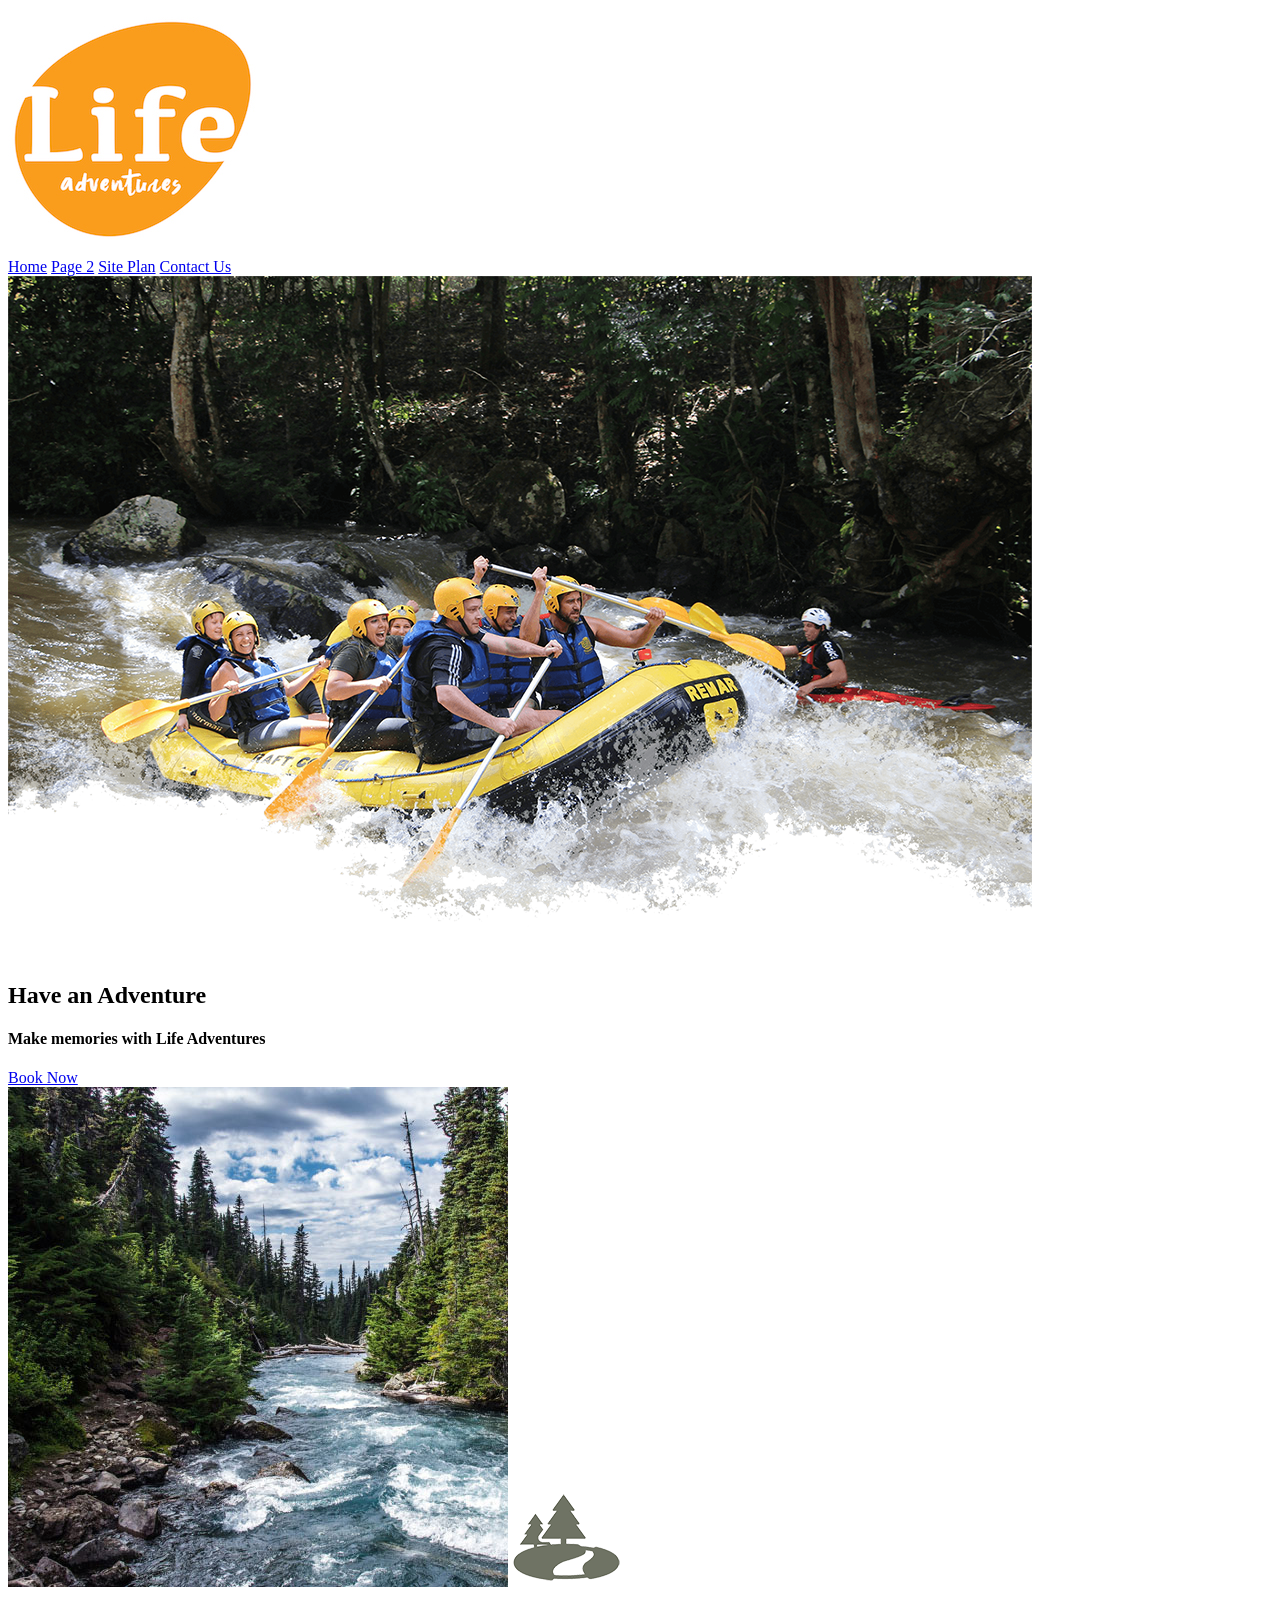
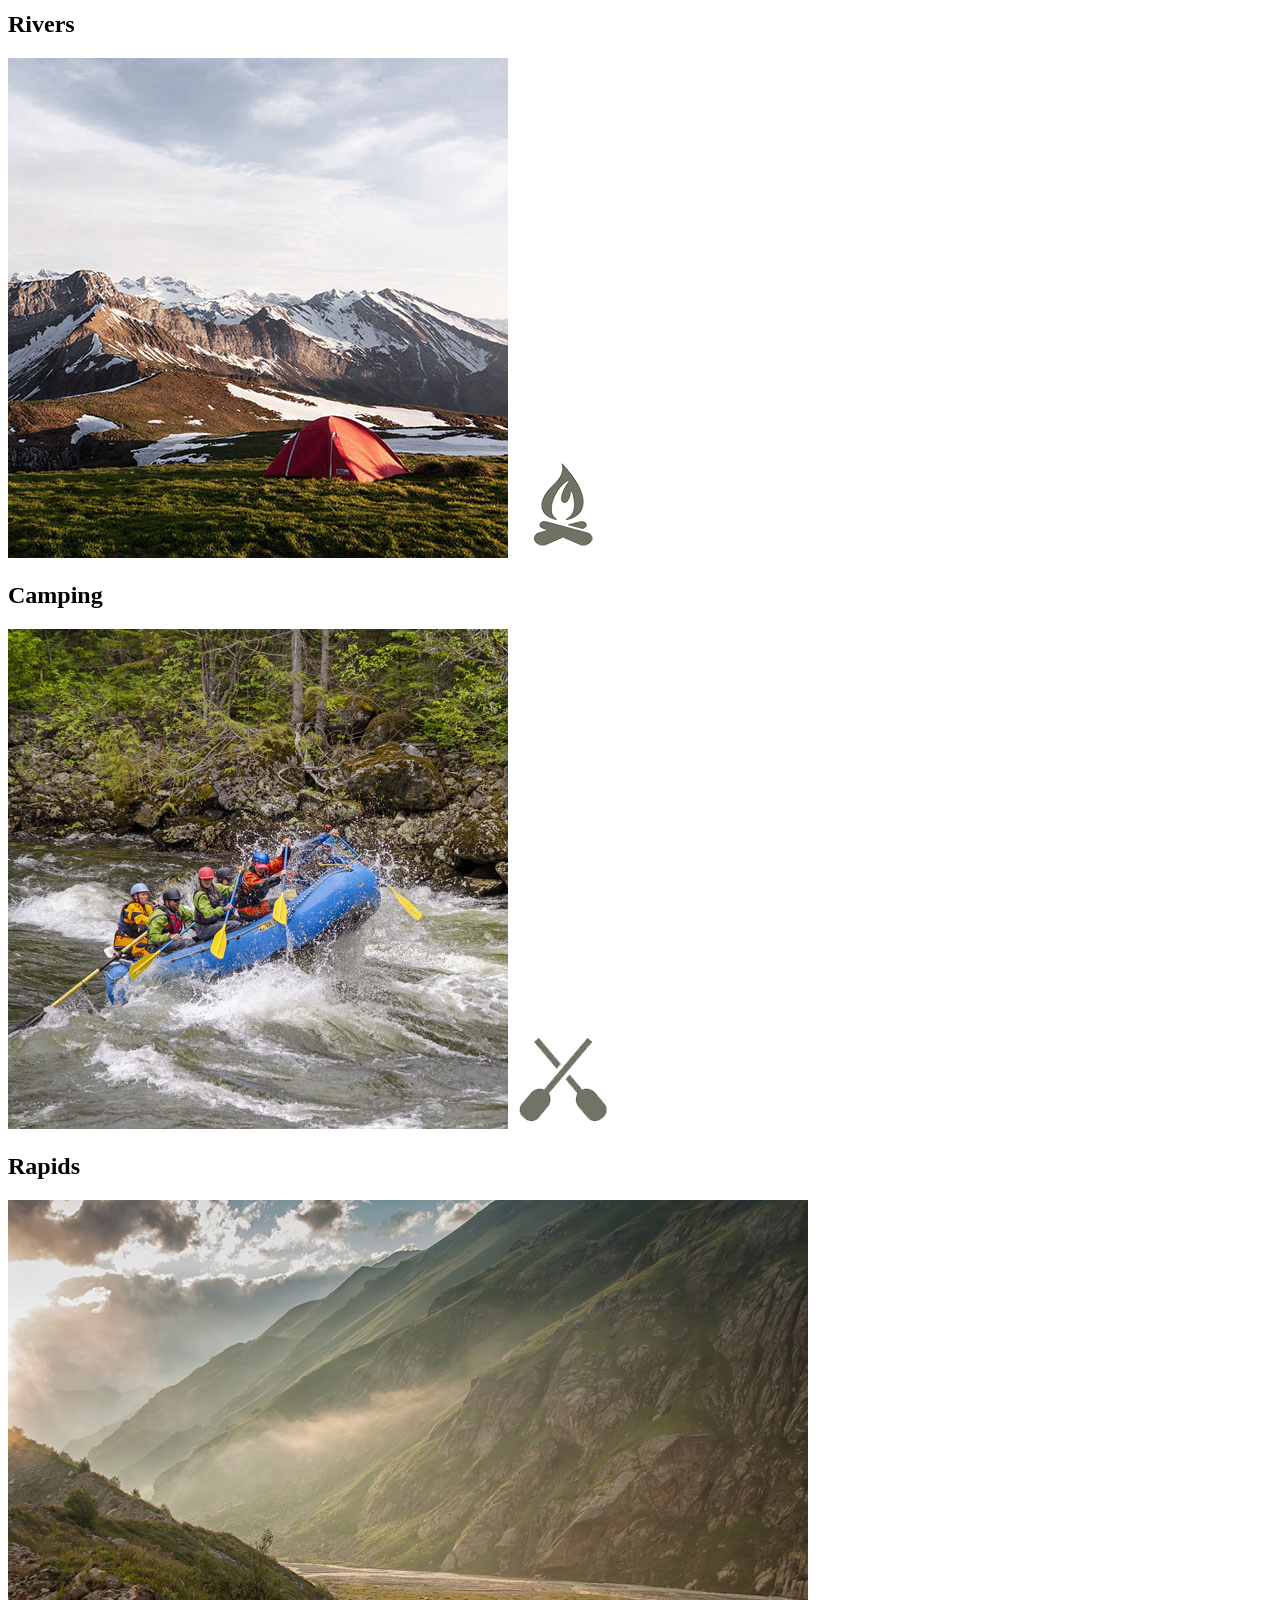
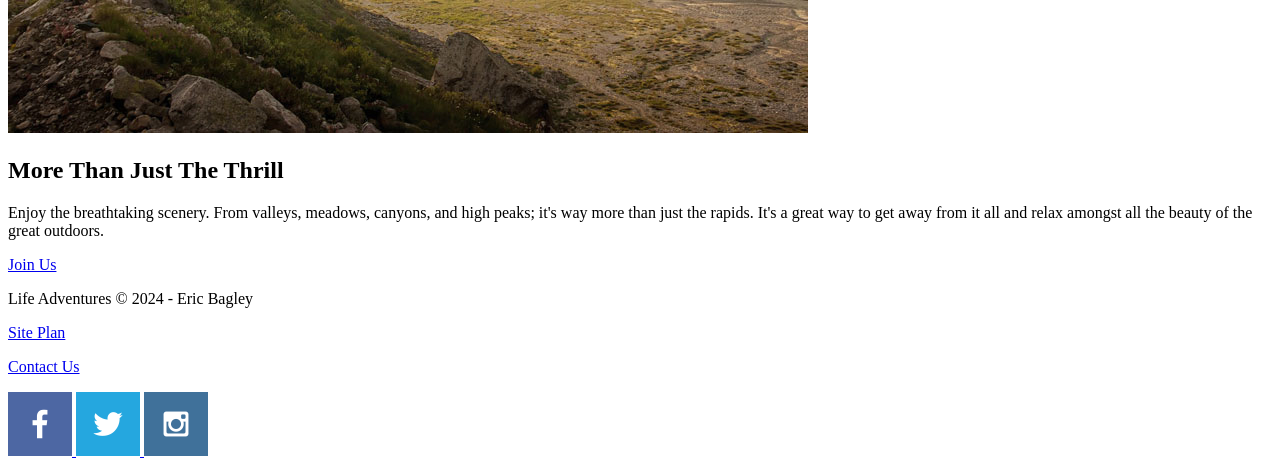
==== wwr/index.html @ 7c1a9d97 "add index.html for white water rafting company" ====
<!DOCTYPE html>
<html lang="en">

<head>
    <meta charset="UTF-8">
    <meta name="viewport" content="width=device-width, initial-scale=1.0">
    <title>Whitewater Rafting Vacations | Life Adventures | Home</title>
</head>

<body>
    <header>
        <a href="index.html" id="logo_link">
            <img src="images/life-logo.jpg" class="logo" alt="Life Adventures Logo" />
        </a>
        <nav>
            <a href="index.html">Home</a>
            <a href="#">Page 2</a>
            <a href="site-plan-rafting.html">Site Plan</a>
            <a href="contactus.html">Contact Us</a>
        </nav>
    </header>
    <div id="hero">
        <img id="hero-image" src="images/hero.png" alt="People enjoying rafting">
        <section id="hero-msg">
            <h1 class="home-title">Have an Adventure</h1>
            <h4>Make memories with Life Adventures</h4>
            <div class="button-box">
                <a href="contactus.html" class="book">Book Now</a>
            </div>
        </section>
    </div>
    <main class="home-grid">
        <section class="rivers-card">
            <img class="card-img" src="images/rivers.jpg" alt="river in forest">
            <img class="icon" src="images/river_icon.png" alt="river icon">
            <h2>Rivers</h2>
        </section>
        <section class="camping-card">
            <img class="card-img" src="images/camping.jpg" alt="tent in mountains">
            <img class="icon" src="images/fire_icon.png" alt="fire icon">
            <h2>Camping</h2>
        </section>
        <section class="rapids-card">
            <img class="card-img" src="images/rapids.jpg" alt="rafting boat">
            <img class="icon" src="images/oars.png" alt="oars icon">
            <h2>Rapids</h2>
        </section>
        <img class="mountains" src="images/mountains.jpg" alt="Misty mountains">
        <section class="msg">
            <h2>More Than Just The Thrill</h2>
            <p>Enjoy the breathtaking scenery. From valleys, meadows, canyons, and high peaks; it's way more than just
                the rapids. It's a great way to get away from it all and relax amongst all the beauty of the great
                outdoors. </p>
            <a class='join' href="rivers.html">Join Us</a>
        </section>
    </main>
    <footer>
        <p>Life Adventures &copy; 2024 - Eric Bagley</p>
        <p><a href="site-plan-rafting.html">Site Plan</a></p>
        <p><a href="contactus.html">Contact Us</a></p>
        <div class="social">
            <a href="https://facebook.com">
                <img src="images/facebook.png" alt="fb icon">
            </a>
            <a href="https://twitter.com">
                <img src="images/twitter.png" alt="twitter icon">
            </a>
            <a href="https://instagram.com">
                <img src="images/instagram.png" alt="instagram icon">
            </a>
        </div>
    </footer>
</body>

</html>
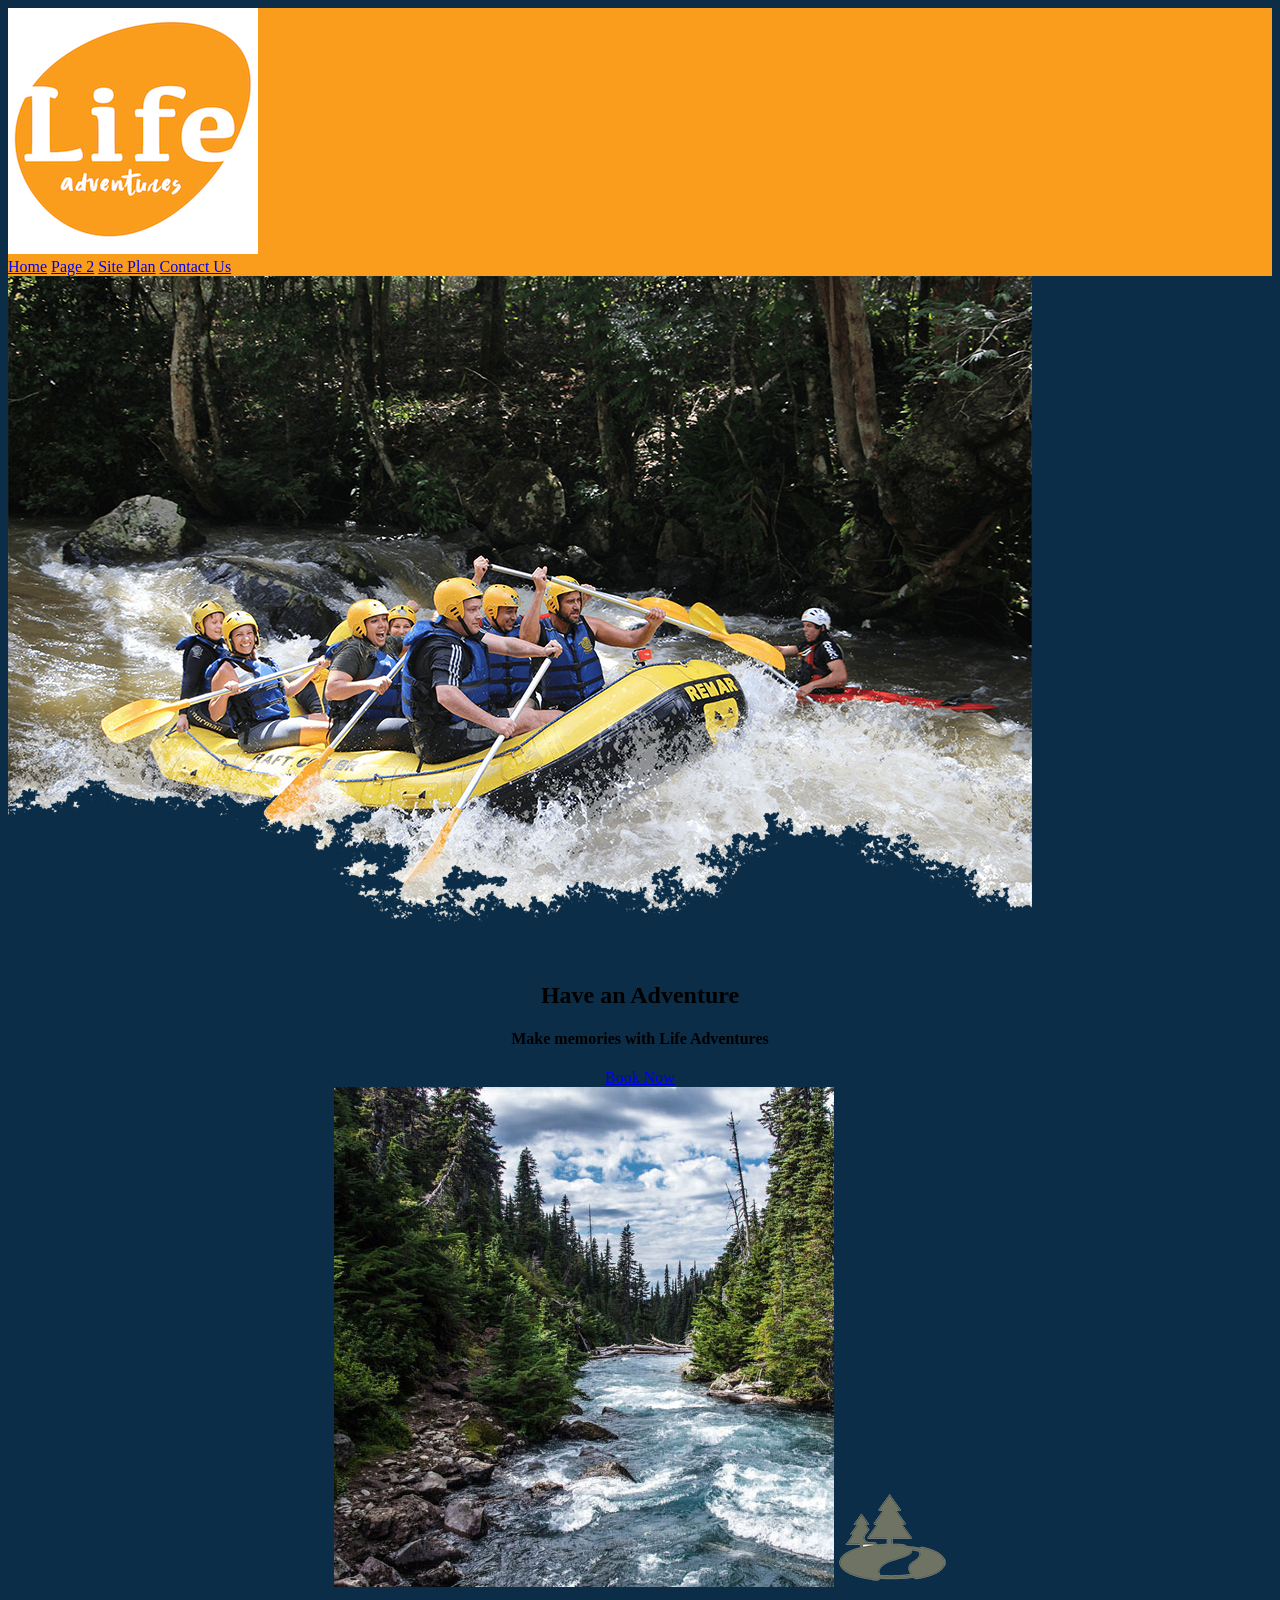
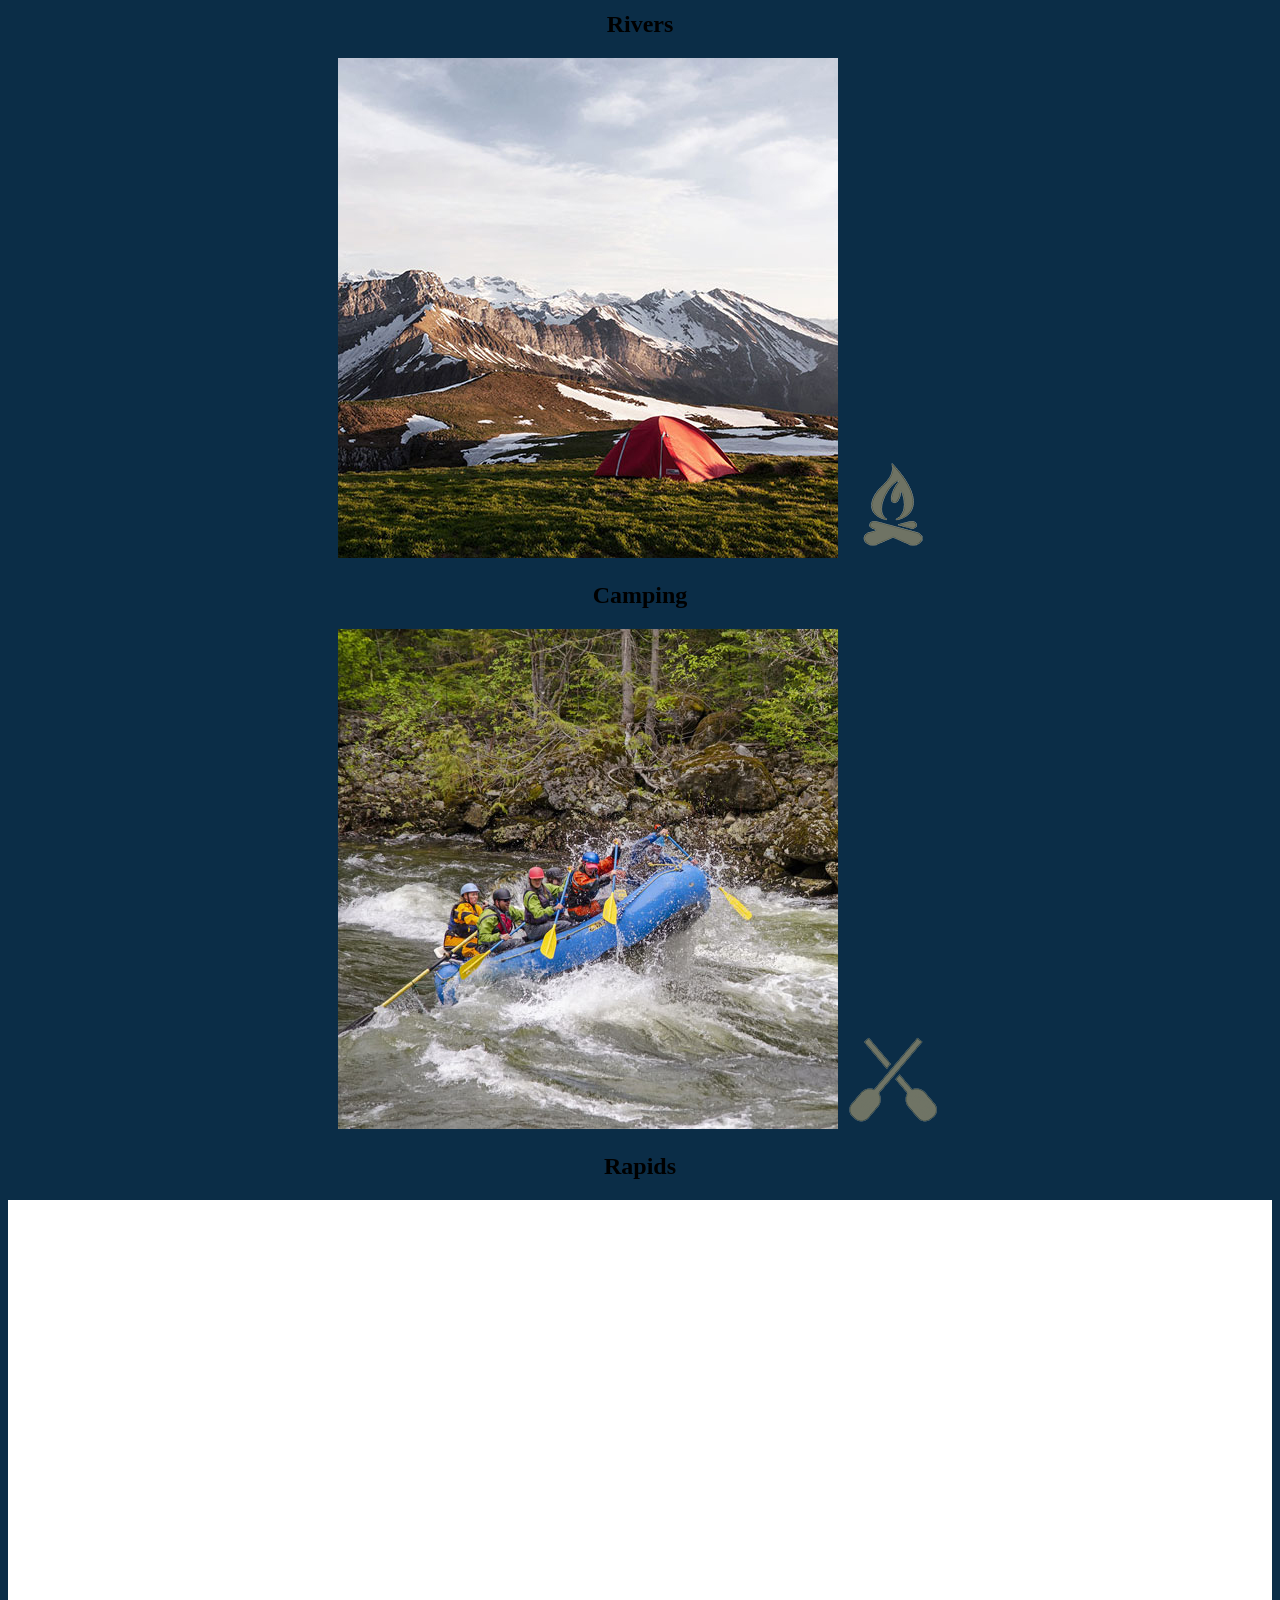
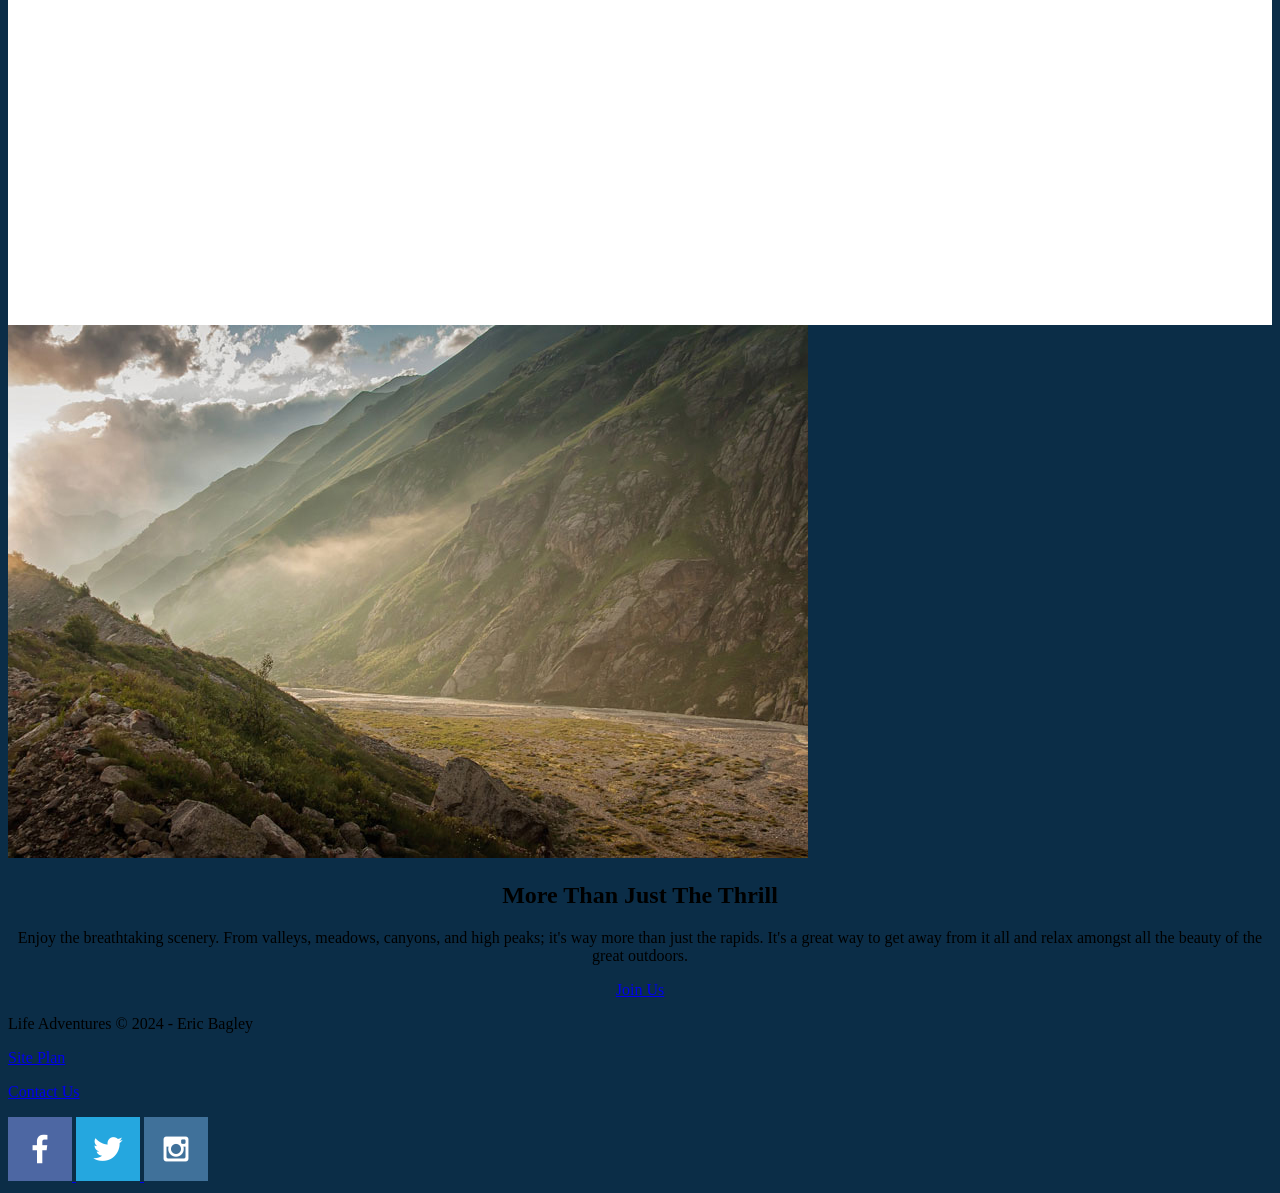
==== commit 15d90fd1: "work on w04 assignment" ====
--- a/wwr/index.html
+++ b/wwr/index.html
@@ -5,71 +5,75 @@
     <meta charset="UTF-8">
     <meta name="viewport" content="width=device-width, initial-scale=1.0">
     <title>Whitewater Rafting Vacations | Life Adventures | Home</title>
+    <link rel="stylesheet" href="/wwr/styles/styles.css">
 </head>
 
 <body>
-    <header>
-        <a href="index.html" id="logo_link">
-            <img src="images/life-logo.jpg" class="logo" alt="Life Adventures Logo" />
-        </a>
-        <nav>
-            <a href="index.html">Home</a>
-            <a href="#">Page 2</a>
-            <a href="site-plan-rafting.html">Site Plan</a>
-            <a href="contactus.html">Contact Us</a>
-        </nav>
-    </header>
-    <div id="hero">
-        <img id="hero-image" src="images/hero.png" alt="People enjoying rafting">
-        <section id="hero-msg">
-            <h1 class="home-title">Have an Adventure</h1>
-            <h4>Make memories with Life Adventures</h4>
-            <div class="button-box">
-                <a href="contactus.html" class="book">Book Now</a>
+    <div id="content">
+        <header>
+            <a href="index.html" id="logo_link">
+                <img src="images/life-logo.jpg" class="logo" alt="Life Adventures Logo" />
+            </a>
+            <nav>
+                <a href="index.html">Home</a>
+                <a href="#">Page 2</a>
+                <a href="site-plan-rafting.html">Site Plan</a>
+                <a href="contactus.html">Contact Us</a>
+            </nav>
+        </header>
+        <div id="hero">
+            <div id="hero-box">
+                <img id="hero-img" src="images/hero.png" alt="People enjoying rafting">
             </div>
-        </section>
+            <section id="hero-msg">
+                <h1 class="home-title">Have an Adventure</h1>
+                <h4>Make memories with Life Adventures</h4>
+                <div class="button-box">
+                    <a href="contactus.html" class="book">Book Now</a>
+                </div>
+            </section>
+        </div>
+        <main class="home-grid">
+            <section class="rivers-card">
+                <img class="card-img" src="images/rivers.jpg" alt="river in forest">
+                <img class="icon" src="images/river_icon.png" alt="river icon">
+                <h2>Rivers</h2>
+            </section>
+            <section class="camping-card">
+                <img class="card-img" src="images/camping.jpg" alt="tent in mountains">
+                <img class="icon" src="images/fire_icon.png" alt="fire icon">
+                <h2>Camping</h2>
+            </section>
+            <section class="rapids-card">
+                <img class="card-img" src="images/rapids.jpg" alt="rafting boat">
+                <img class="icon" src="images/oars.png" alt="oars icon">
+                <h2>Rapids</h2>
+            </section>
+            <div id="background"></div>
+            <img class="mountains" src="images/mountains.jpg" alt="Misty mountains">
+            <section class="msg">
+                <h2>More Than Just The Thrill</h2>
+                <p>Enjoy the breathtaking scenery. From valleys, meadows, canyons, and high peaks; it's way more than just the rapids. It's a great way to get away from it all and relax amongst all the beauty of the great outdoors. </p>
+                <a class='join' href="rivers.html">Join Us</a>
+            </section>
+        </main>
+        <footer>
+            <p>Life Adventures &copy; 2024 - Eric Bagley</p>
+            <p><a href="site-plan-rafting.html">Site Plan</a></p>
+            <p><a href="contactus.html">Contact Us</a></p>
+            <div class="social">
+                <a href="https://facebook.com">
+                    <img src="images/facebook.png" alt="fb icon" target="_blank">
+                </a>
+                <a href="https://twitter.com">
+                    <img src="images/twitter.png" alt="twitter icon" target="_blank">
+                </a>
+                <a href="https://instagram.com">
+                    <img src="images/instagram.png" alt="instagram icon" target="_blank">
+                </a>
+            </div>
+        </footer>
     </div>
-    <main class="home-grid">
-        <section class="rivers-card">
-            <img class="card-img" src="images/rivers.jpg" alt="river in forest">
-            <img class="icon" src="images/river_icon.png" alt="river icon">
-            <h2>Rivers</h2>
-        </section>
-        <section class="camping-card">
-            <img class="card-img" src="images/camping.jpg" alt="tent in mountains">
-            <img class="icon" src="images/fire_icon.png" alt="fire icon">
-            <h2>Camping</h2>
-        </section>
-        <section class="rapids-card">
-            <img class="card-img" src="images/rapids.jpg" alt="rafting boat">
-            <img class="icon" src="images/oars.png" alt="oars icon">
-            <h2>Rapids</h2>
-        </section>
-        <img class="mountains" src="images/mountains.jpg" alt="Misty mountains">
-        <section class="msg">
-            <h2>More Than Just The Thrill</h2>
-            <p>Enjoy the breathtaking scenery. From valleys, meadows, canyons, and high peaks; it's way more than just
-                the rapids. It's a great way to get away from it all and relax amongst all the beauty of the great
-                outdoors. </p>
-            <a class='join' href="rivers.html">Join Us</a>
-        </section>
-    </main>
-    <footer>
-        <p>Life Adventures &copy; 2024 - Eric Bagley</p>
-        <p><a href="site-plan-rafting.html">Site Plan</a></p>
-        <p><a href="contactus.html">Contact Us</a></p>
-        <div class="social">
-            <a href="https://facebook.com">
-                <img src="images/facebook.png" alt="fb icon">
-            </a>
-            <a href="https://twitter.com">
-                <img src="images/twitter.png" alt="twitter icon">
-            </a>
-            <a href="https://instagram.com">
-                <img src="images/instagram.png" alt="instagram icon">
-            </a>
-        </div>
-    </footer>
 </body>
 
 </html>
--- a/wwr/styles/styles.css
+++ b/wwr/styles/styles.css
@@ -0,0 +1,70 @@
+:root {
+  /* change the values below to your colors from your palette */
+  --primary-color: #0b2d47;
+  --secondary-color: #FFFFFF;
+  --accent1-color: #fa9d1c;
+  --accent2-color: #72470c;
+
+  /* change the values below to your chosen font(s) */
+  --heading-font: "Kaushan script";
+  --paragraph-font: Montserrat, Helvetica, sans-serif;
+
+  /* these colors below should be chosen from among your palette colors above */
+  --headline-color-on-white: #0b2d47; /*--var(--primary-color);*/ /* headlines on a white background */
+  --headline-color-on-color: #FFFFFF; /*--var(--secondary-color);*/ /* headlines on a colored background */
+  --paragraph-color-on-white: #0b2d47; /*--var(--primary-color);*/ /* paragraph text on a white background */
+  --paragraph-color-on-color: #FFFFFF; /*--var(--secondary-color);*/ /* paragraph text on a colored background */
+  --paragraph-background-color: #0b2d47; /*--var(--primary-color)*/
+  --nav-link-color: #0b2d47; /*--var(--primary-color);*/
+  --nav-background-color: #fa9d1c; /*--var(--secondary-color);*/
+  --nav-hover-link-color: #FFFFFF; /*--var(--accent2-color)*/
+  --nav-hover-background-color: #72470c; /*--var(--accent1-color);*/
+}
+
+#content {
+  max-width: 1600px;
+  margin: 0 auto;
+}
+
+nav a {
+  text-align: center;
+}
+#hero-msg h1,
+#hero-msg h4 {
+  text-align: center;
+}
+.button-box {
+  text-align: center;
+}
+main section {
+  text-align: center;
+}
+
+#background {
+  height: 725px;
+}
+
+body {
+    background-color: var(--primary-color)
+}
+header {
+    background-color: var(--accent1-color)
+}
+nav a:hover {
+    background-color: var(--accent2-color)
+}
+.book, .join {
+    background-color: var(--primary-color)
+}
+.book:hover, .join:hover {
+    background-color: var(--primary-color)
+}
+#background {
+    background-color: var(--secondary-color)
+}
+.msg {
+    background-color: var(--paragraph-color-on-white)
+}
+footer {
+    background-color: var(--primary-color)
+}
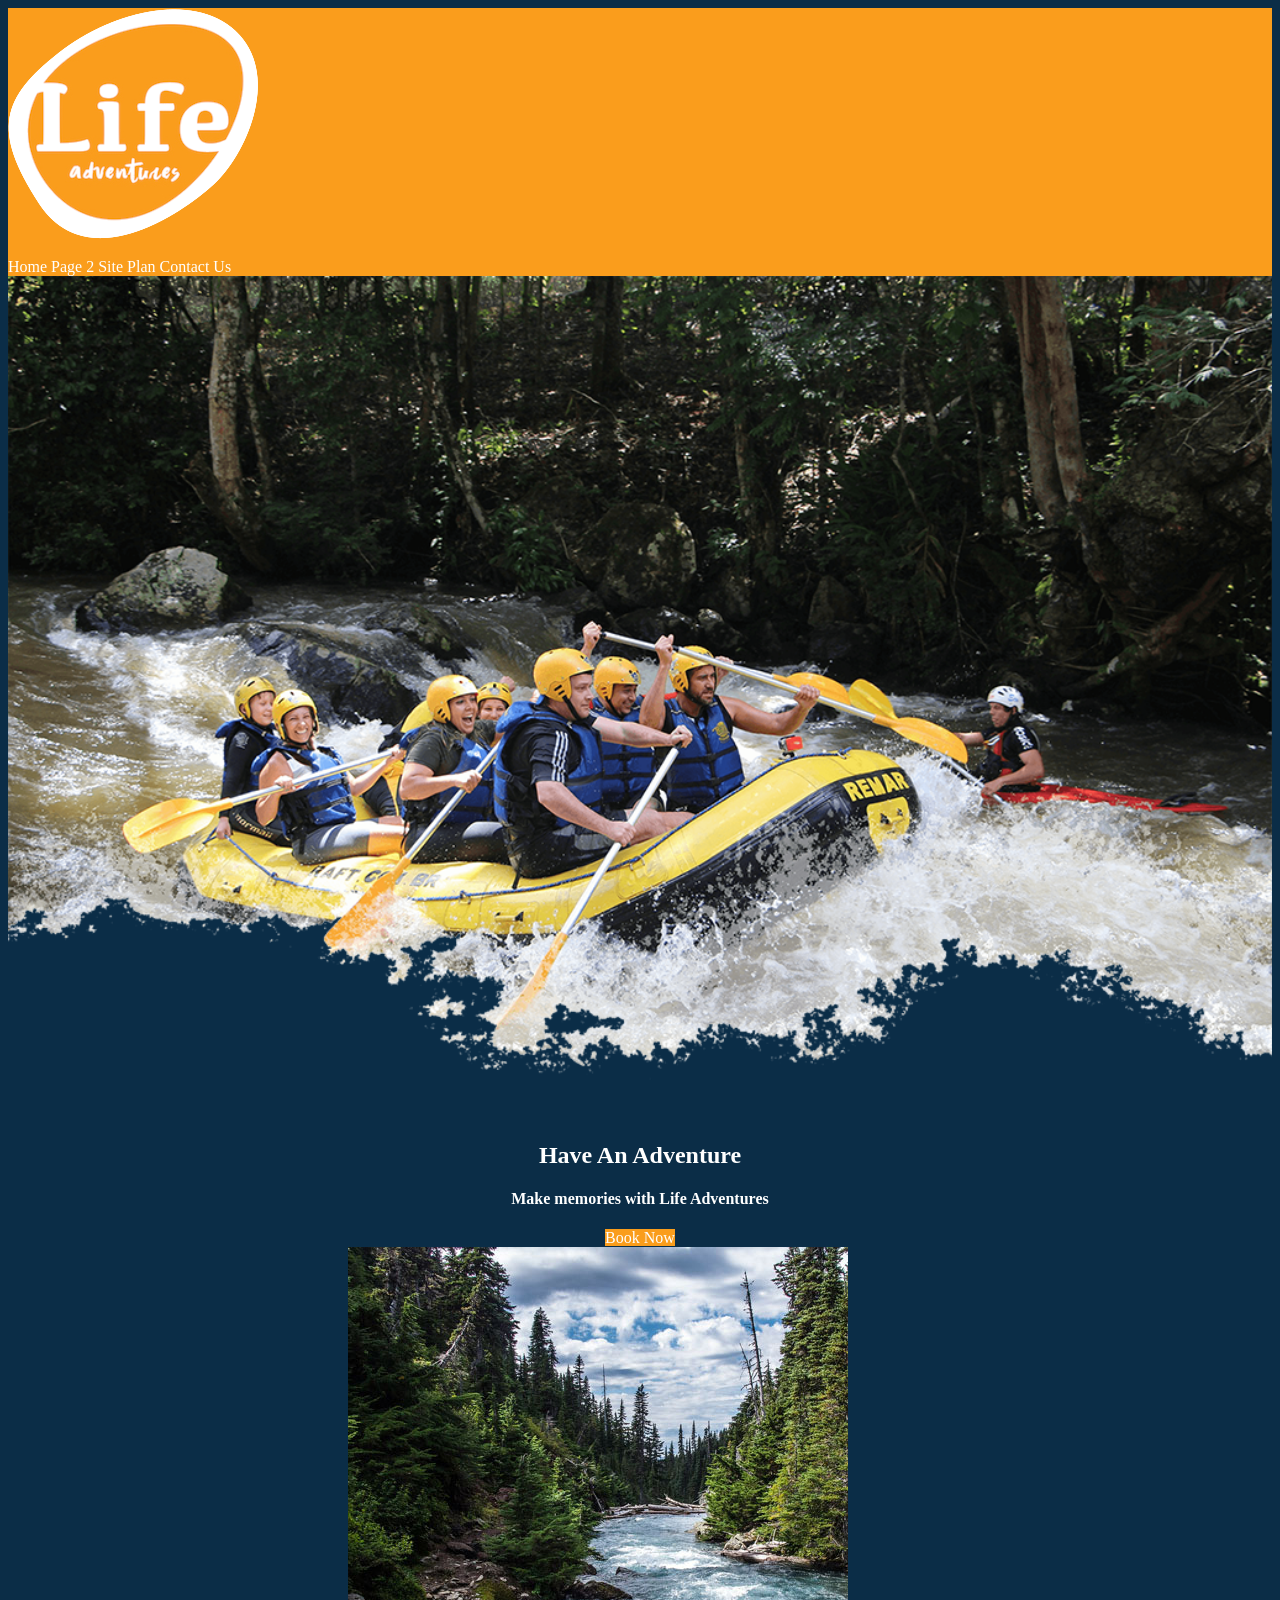
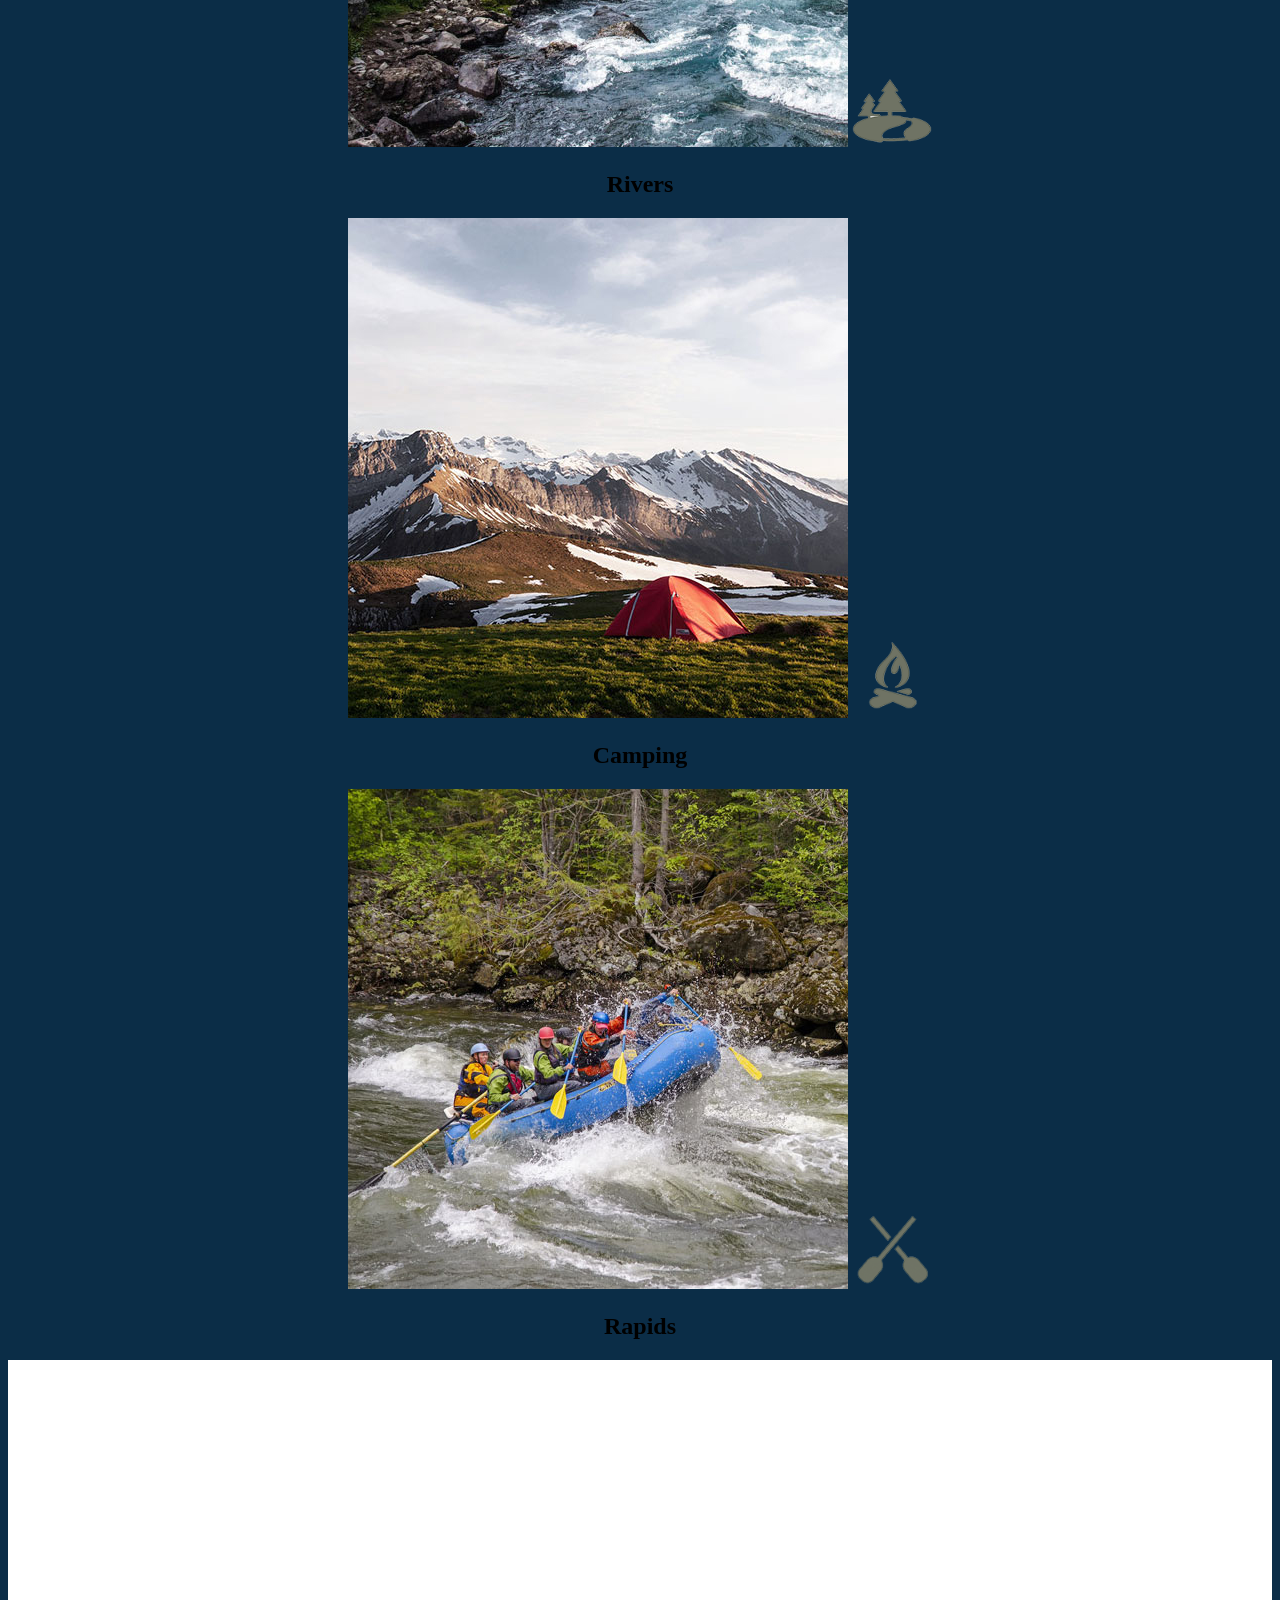
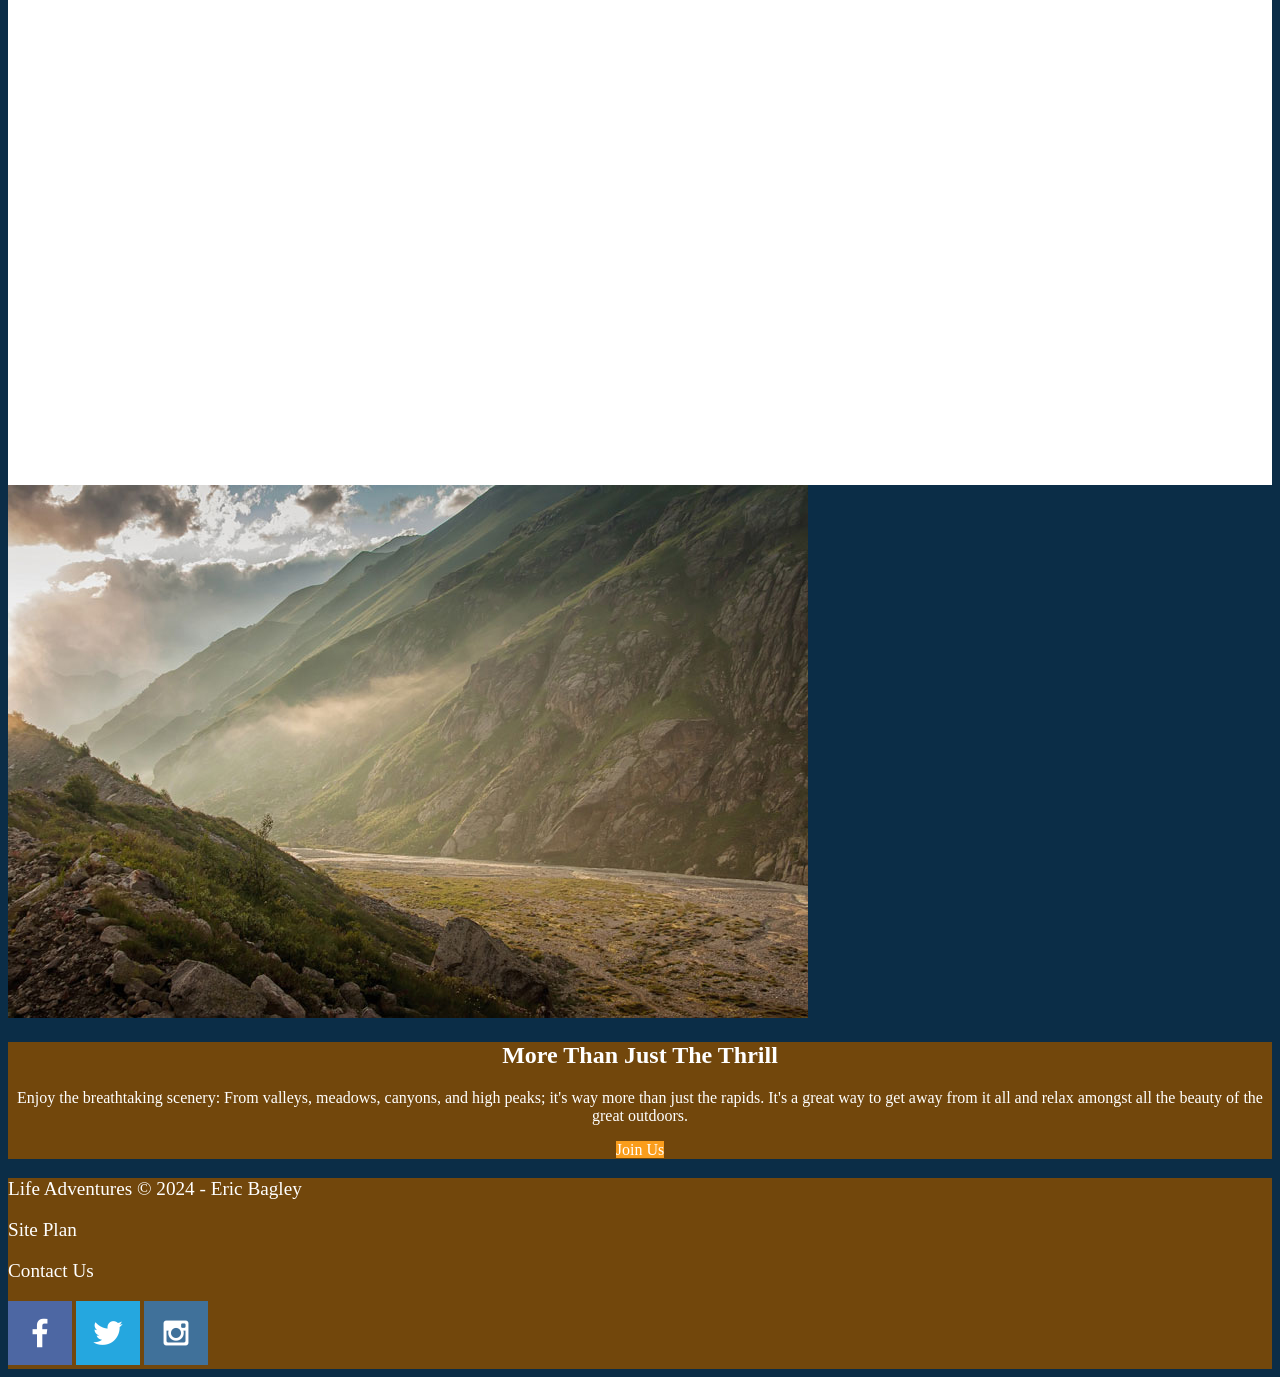
==== commit 54a56408: "Finish week 04" ====
--- a/wwr/index.html
+++ b/wwr/index.html
@@ -1,79 +1,98 @@
 <!DOCTYPE html>
 <html lang="en">
+  <head>
+    <meta charset="UTF-8" />
+    <meta name="viewport" content="width=device-width, initial-scale=1.0" />
+    <title>Whitewater Rafting Vacations | Life Adventures | Home</title>
+    <link rel="stylesheet" href="styles/style.css" />
+  </head>
+  <body>
+    <div id="content">
+      <header>
+        <a class="logo_link" href="index.html">
+          <img
+            src="images/life-logo.png"
+            class="logo"
+            alt="Life Adventures Logo"
+          />
+        </a>
+        <nav>
+          <a href="index.html">Home</a>
+          <a href="#">Page 2</a>
+          <a href="site-plan-rafting.html">Site Plan</a>
+          <a href="contactus.html">Contact Us</a>
+        </nav>
+      </header>
+      <div id="hero">
+        <div id="hero-box">
+          <img
+            id="hero-img"
+            src="images/hero.png"
+            alt="People enjoying white water rafting"
+          />
+        </div>
+        <section id="hero-msg">
+          <h1 class="home-title">Have An Adventure</h1>
+          <h4>Make memories with Life Adventures</h4>
+          <div class="button-box">
+            <a class="book" href="contactus.html">Book Now</a>
+          </div>
+        </section>
+      </div>
+      <main class="home-grid">
+        <section class="rivers-card">
+          <img
+            class="card-img"
+            src="images/rivers.jpg"
+            alt="river in the forest"
+          />
+          <img class="icon" src="images/river_icon.png" alt="river icon" />
+          <h2>Rivers</h2>
+        </section>
+        <section class="camping-card">
+          <img class="card-img" src="images/camping.jpg" alt="camp site" />
+          <img class="icon" src="images/fire_icon.png" alt="camp fire icon" />
+          <h2>Camping</h2>
+        </section>
+        <section class="rapids-card">
+          <img class="card-img" src="images/rapids.jpg" alt="rafting boat" />
+          <img class="icon" src="images/oars.png" alt="oars icon" />
+          <h2>Rapids</h2>
+        </section>
+        <div id="background"></div>
+        <img
+          class="mountains"
+          src="images/mountains.jpg"
+          alt="Misty mountains"
+        />
+        <section class="msg">
+          <h2>More Than Just The Thrill</h2>
+          <p>
+            Enjoy the breathtaking scenery: From valleys, meadows, canyons, and
+            high peaks; it's way more than just the rapids. It's a great way to
+            get away from it all and relax amongst all the beauty of the great
+            outdoors.
+          </p>
+          <a class="join" href="rivers.html">Join Us</a>
+        </section>
+      </main>
 
-<head>
-    <meta charset="UTF-8">
-    <meta name="viewport" content="width=device-width, initial-scale=1.0">
-    <title>Whitewater Rafting Vacations | Life Adventures | Home</title>
-    <link rel="stylesheet" href="/wwr/styles/styles.css">
-</head>
-
-<body>
-    <div id="content">
-        <header>
-            <a href="index.html" id="logo_link">
-                <img src="images/life-logo.jpg" class="logo" alt="Life Adventures Logo" />
-            </a>
-            <nav>
-                <a href="index.html">Home</a>
-                <a href="#">Page 2</a>
-                <a href="site-plan-rafting.html">Site Plan</a>
-                <a href="contactus.html">Contact Us</a>
-            </nav>
-        </header>
-        <div id="hero">
-            <div id="hero-box">
-                <img id="hero-img" src="images/hero.png" alt="People enjoying rafting">
-            </div>
-            <section id="hero-msg">
-                <h1 class="home-title">Have an Adventure</h1>
-                <h4>Make memories with Life Adventures</h4>
-                <div class="button-box">
-                    <a href="contactus.html" class="book">Book Now</a>
-                </div>
-            </section>
+      <footer>
+        <p>Life Adventures &copy; 2024 - Eric Bagley</p>
+        <p><a href="site-plan-rafting.html">Site Plan</a></p>
+        <p><a href="contactus.html">Contact Us</a></p>
+        <div class="social">
+          <a href="https://facebook.com" target="_blank">
+            <img src="images/facebook.png" alt="fb icon" />
+          </a>
+          <a href="https://twitter.com" target="_blank">
+            <img src="images/twitter.png" alt="twitter icon" />
+          </a>
+          <a href="https://instagram.com" target="_blank">
+            <img src="images/instagram.png" alt="instagram icon" />
+          </a>
         </div>
-        <main class="home-grid">
-            <section class="rivers-card">
-                <img class="card-img" src="images/rivers.jpg" alt="river in forest">
-                <img class="icon" src="images/river_icon.png" alt="river icon">
-                <h2>Rivers</h2>
-            </section>
-            <section class="camping-card">
-                <img class="card-img" src="images/camping.jpg" alt="tent in mountains">
-                <img class="icon" src="images/fire_icon.png" alt="fire icon">
-                <h2>Camping</h2>
-            </section>
-            <section class="rapids-card">
-                <img class="card-img" src="images/rapids.jpg" alt="rafting boat">
-                <img class="icon" src="images/oars.png" alt="oars icon">
-                <h2>Rapids</h2>
-            </section>
-            <div id="background"></div>
-            <img class="mountains" src="images/mountains.jpg" alt="Misty mountains">
-            <section class="msg">
-                <h2>More Than Just The Thrill</h2>
-                <p>Enjoy the breathtaking scenery. From valleys, meadows, canyons, and high peaks; it's way more than just the rapids. It's a great way to get away from it all and relax amongst all the beauty of the great outdoors. </p>
-                <a class='join' href="rivers.html">Join Us</a>
-            </section>
-        </main>
-        <footer>
-            <p>Life Adventures &copy; 2024 - Eric Bagley</p>
-            <p><a href="site-plan-rafting.html">Site Plan</a></p>
-            <p><a href="contactus.html">Contact Us</a></p>
-            <div class="social">
-                <a href="https://facebook.com">
-                    <img src="images/facebook.png" alt="fb icon" target="_blank">
-                </a>
-                <a href="https://twitter.com">
-                    <img src="images/twitter.png" alt="twitter icon" target="_blank">
-                </a>
-                <a href="https://instagram.com">
-                    <img src="images/instagram.png" alt="instagram icon" target="_blank">
-                </a>
-            </div>
-        </footer>
+      </footer>
     </div>
-</body>
-
-</html>+  </body>
+</html>
--- a/wwr/styles/style.css
+++ b/wwr/styles/style.css
@@ -0,0 +1,119 @@
+:root {
+  /* change the values below to your colors from your palette */
+  --primary-color: #0b2d47;
+  --secondary-color: #ffffff;
+  --accent1-color: #fa9d1c;
+  --accent2-color: #72470c;
+
+  /* change the values below to your chosen font(s) */
+  --heading-font: "Kaushan script";
+  --paragraph-font: Montserrat, Helvetica, sans-serif;
+
+  /* these colors below should be chosen from among your palette colors above */
+  --headline-color-on-white: #0b2d47; /*--var(--primary-color);*/ /* headlines on a white background */
+  --headline-color-on-color: #ffffff; /*--var(--secondary-color);*/ /* headlines on a colored background */
+  --paragraph-color-on-white: #0b2d47; /*--var(--primary-color);*/ /* paragraph text on a white background */
+  --paragraph-color-on-color: #ffffff; /*--var(--secondary-color);*/ /* paragraph text on a colored background */
+  --paragraph-background-color: #0b2d47; /*--var(--primary-color)*/
+  --nav-link-color: #0b2d47; /*--var(--primary-color);*/
+  --nav-background-color: #fa9d1c; /*--var(--secondary-color);*/
+  --nav-hover-link-color: #ffffff; /*--var(--accent2-color)*/
+  --nav-hover-background-color: #72470c; /*--var(--accent1-color);*/
+}
+
+#content {
+  max-width: 1600px;
+  margin: 0 auto;
+}
+
+nav a {
+  text-align: center;
+}
+#hero-msg h1,
+#hero-msg h4 {
+  text-align: center;
+}
+.button-box {
+  text-align: center;
+}
+main section {
+  text-align: center;
+}
+
+#hero-img {
+  width: 100%;
+}
+
+#background {
+  height: 725px;
+}
+
+body {
+  background-color: var(--primary-color);
+}
+header {
+  background-color: var(--accent1-color);
+}
+nav a {
+  color: var(--secondary-color);
+  text-decoration: none;
+}
+nav a:hover {
+  background-color: var(--accent2-color);
+  color: var(--secondary-color);
+}
+
+.book,
+.join {
+  background-color: var(--accent1-color);
+  color: var(--secondary-color);
+  text-decoration: none;
+}
+.book:hover,
+.join:hover {
+  background-color: var(--primary-color);
+}
+#background {
+  background-color: var(--secondary-color);
+}
+.msg {
+  background-color: var(--accent2-color);
+}
+footer {
+  color: var(--secondary-color);
+  background-color: var(--accent2-color);
+  p {
+    font-size: 1.2em;
+  }
+  p a:hover {
+    text-decoration: underline;
+  }
+  a {
+    color: var(--secondary-color);
+    text-decoration: none;
+  }
+  a:hover {
+    color: var(--secondary-color);
+  }
+}
+
+.home-title {
+  color: var(--secondary-color);
+}
+
+h4 {
+  color: var(--secondary-color);
+}
+
+.msg {
+  h2 {
+    color: var(--secondary-color);
+  }
+  p {
+    color: var(--secondary-color);
+  }
+}
+
+.icon {
+  width: 80px;
+}
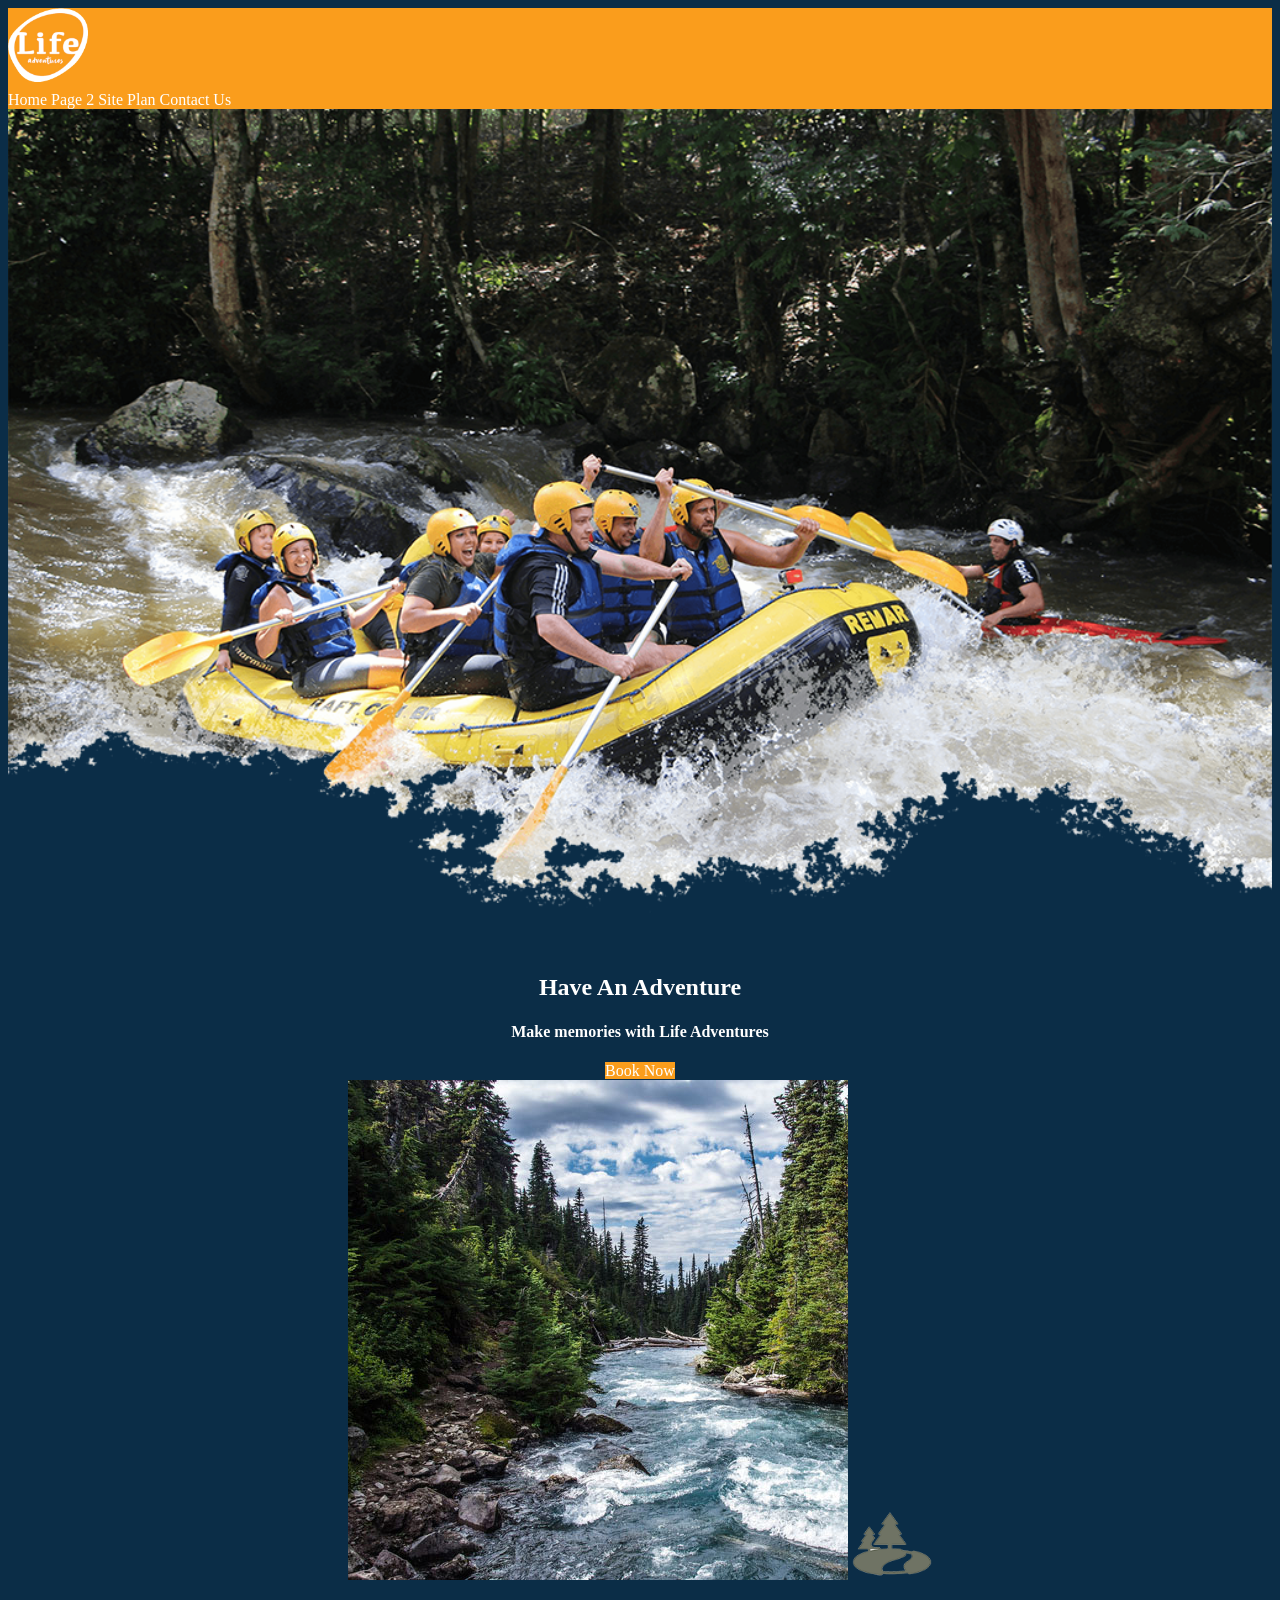
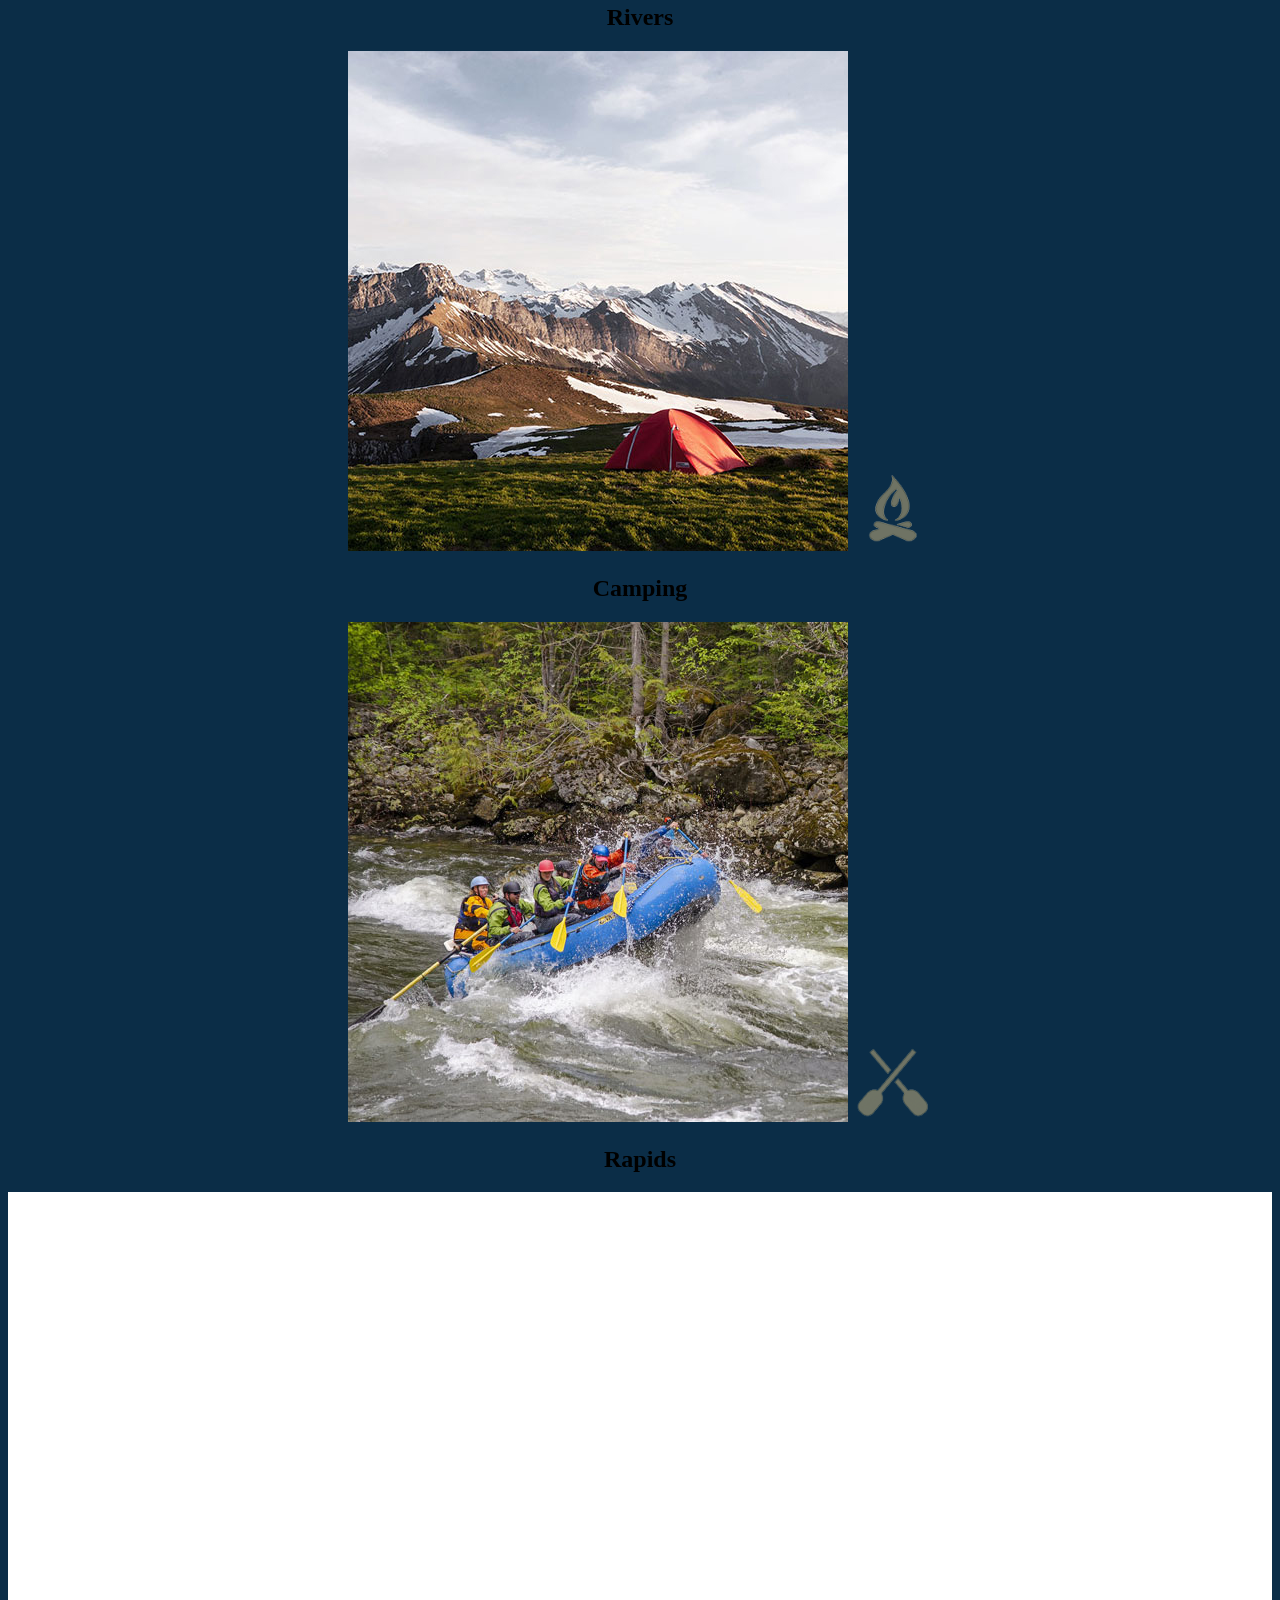
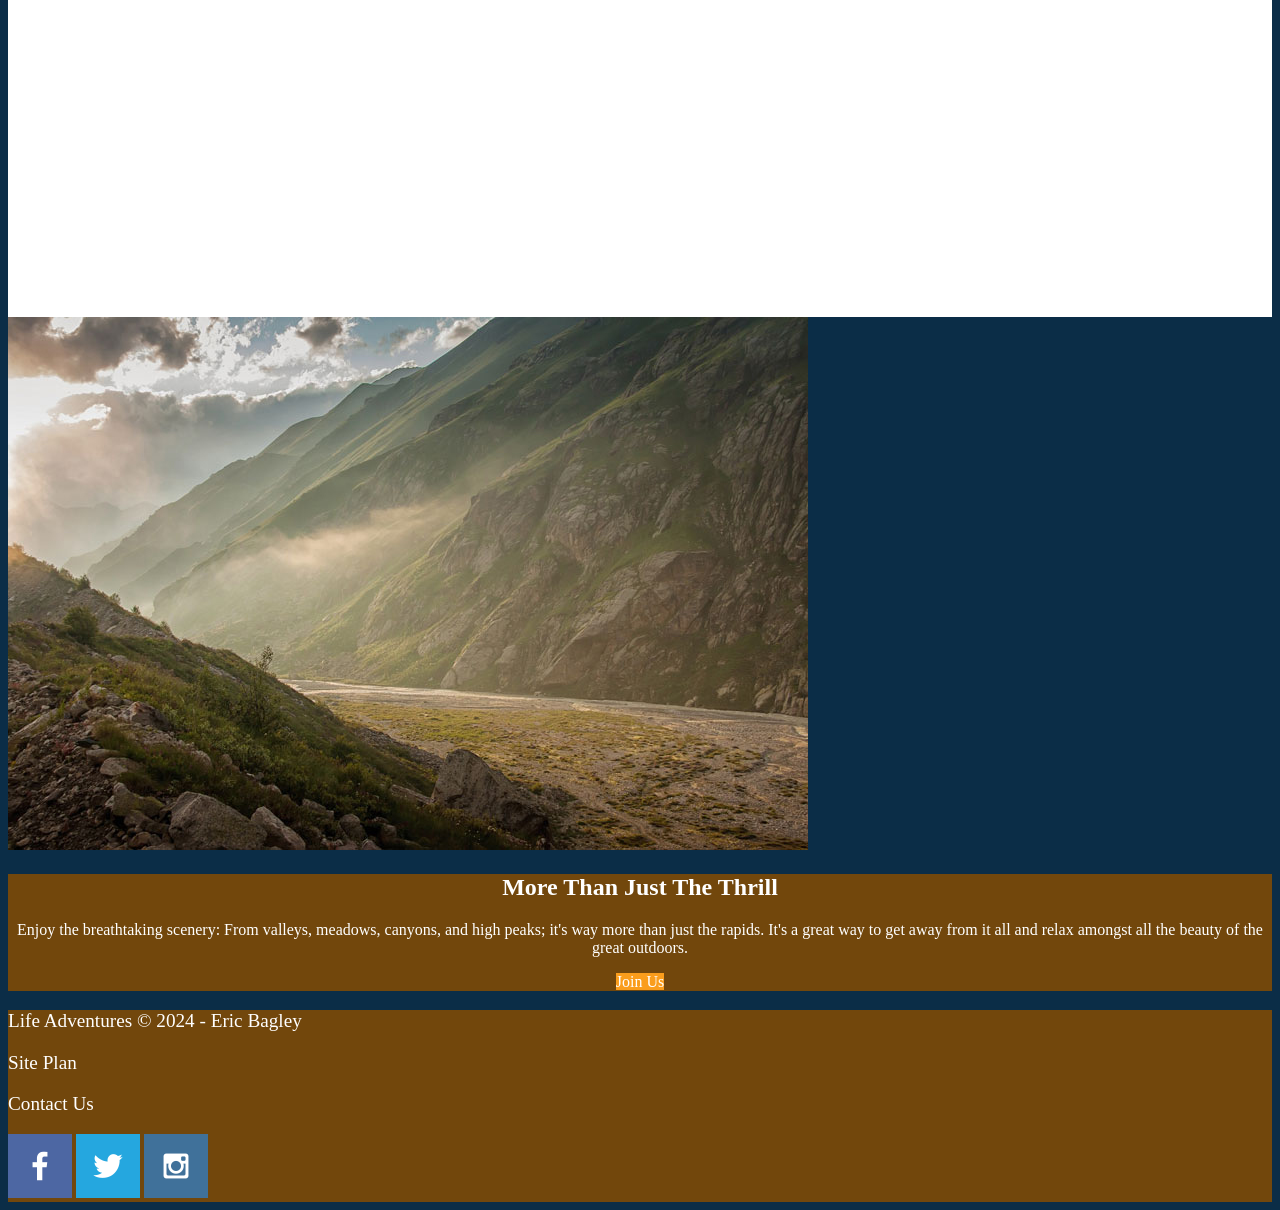
==== commit 832f2074: "format files" ====
--- a/wwr/index.html
+++ b/wwr/index.html
@@ -2,14 +2,23 @@
 <html lang="en">
   <head>
     <meta charset="UTF-8" />
-    <meta name="viewport" content="width=device-width, initial-scale=1.0" />
+    <meta
+      name="viewport"
+      content="width=device-width, initial-scale=1.0"
+    />
     <title>Whitewater Rafting Vacations | Life Adventures | Home</title>
-    <link rel="stylesheet" href="styles/style.css" />
+    <link
+      rel="stylesheet"
+      href="styles/style.css"
+    />
   </head>
   <body>
     <div id="content">
       <header>
-        <a class="logo_link" href="index.html">
+        <a
+          class="logo_link"
+          href="index.html"
+        >
           <img
             src="images/life-logo.png"
             class="logo"
@@ -35,7 +44,11 @@
           <h1 class="home-title">Have An Adventure</h1>
           <h4>Make memories with Life Adventures</h4>
           <div class="button-box">
-            <a class="book" href="contactus.html">Book Now</a>
+            <a
+              class="book"
+              href="contactus.html"
+              >Book Now</a
+            >
           </div>
         </section>
       </div>
@@ -46,17 +59,37 @@
             src="images/rivers.jpg"
             alt="river in the forest"
           />
-          <img class="icon" src="images/river_icon.png" alt="river icon" />
+          <img
+            class="icon"
+            src="images/river_icon.png"
+            alt="river icon"
+          />
           <h2>Rivers</h2>
         </section>
         <section class="camping-card">
-          <img class="card-img" src="images/camping.jpg" alt="camp site" />
-          <img class="icon" src="images/fire_icon.png" alt="camp fire icon" />
+          <img
+            class="card-img"
+            src="images/camping.jpg"
+            alt="camp site"
+          />
+          <img
+            class="icon"
+            src="images/fire_icon.png"
+            alt="camp fire icon"
+          />
           <h2>Camping</h2>
         </section>
         <section class="rapids-card">
-          <img class="card-img" src="images/rapids.jpg" alt="rafting boat" />
-          <img class="icon" src="images/oars.png" alt="oars icon" />
+          <img
+            class="card-img"
+            src="images/rapids.jpg"
+            alt="rafting boat"
+          />
+          <img
+            class="icon"
+            src="images/oars.png"
+            alt="oars icon"
+          />
           <h2>Rapids</h2>
         </section>
         <div id="background"></div>
@@ -73,7 +106,11 @@
             get away from it all and relax amongst all the beauty of the great
             outdoors.
           </p>
-          <a class="join" href="rivers.html">Join Us</a>
+          <a
+            class="join"
+            href="rivers.html"
+            >Join Us</a
+          >
         </section>
       </main>
 
@@ -82,14 +119,32 @@
         <p><a href="site-plan-rafting.html">Site Plan</a></p>
         <p><a href="contactus.html">Contact Us</a></p>
         <div class="social">
-          <a href="https://facebook.com" target="_blank">
-            <img src="images/facebook.png" alt="fb icon" />
+          <a
+            href="https://facebook.com"
+            target="_blank"
+          >
+            <img
+              src="images/facebook.png"
+              alt="fb icon"
+            />
           </a>
-          <a href="https://twitter.com" target="_blank">
-            <img src="images/twitter.png" alt="twitter icon" />
+          <a
+            href="https://twitter.com"
+            target="_blank"
+          >
+            <img
+              src="images/twitter.png"
+              alt="twitter icon"
+            />
           </a>
-          <a href="https://instagram.com" target="_blank">
-            <img src="images/instagram.png" alt="instagram icon" />
+          <a
+            href="https://instagram.com"
+            target="_blank"
+          >
+            <img
+              src="images/instagram.png"
+              alt="instagram icon"
+            />
           </a>
         </div>
       </footer>
--- a/wwr/styles/style.css
+++ b/wwr/styles/style.css
@@ -82,19 +82,19 @@
 footer {
   color: var(--secondary-color);
   background-color: var(--accent2-color);
-  p {
-    font-size: 1.2em;
-  }
-  p a:hover {
-    text-decoration: underline;
-  }
-  a {
-    color: var(--secondary-color);
-    text-decoration: none;
-  }
-  a:hover {
-    color: var(--secondary-color);
-  }
+}
+footer p {
+  font-size: 1.2em;
+}
+footer p a:hover {
+  text-decoration: underline;
+}
+footer a {
+  color: var(--secondary-color);
+  text-decoration: none;
+}
+footer a:hover {
+  color: var(--secondary-color);
 }
 
 .home-title {
@@ -105,15 +105,17 @@
   color: var(--secondary-color);
 }
 
-.msg {
-  h2 {
-    color: var(--secondary-color);
-  }
-  p {
-    color: var(--secondary-color);
-  }
+.msg h2 {
+  color: var(--secondary-color);
+}
+.msg p {
+  color: var(--secondary-color);
 }
 
 .icon {
   width: 80px;
 }
+
+.logo {
+  width: 80px;
+}
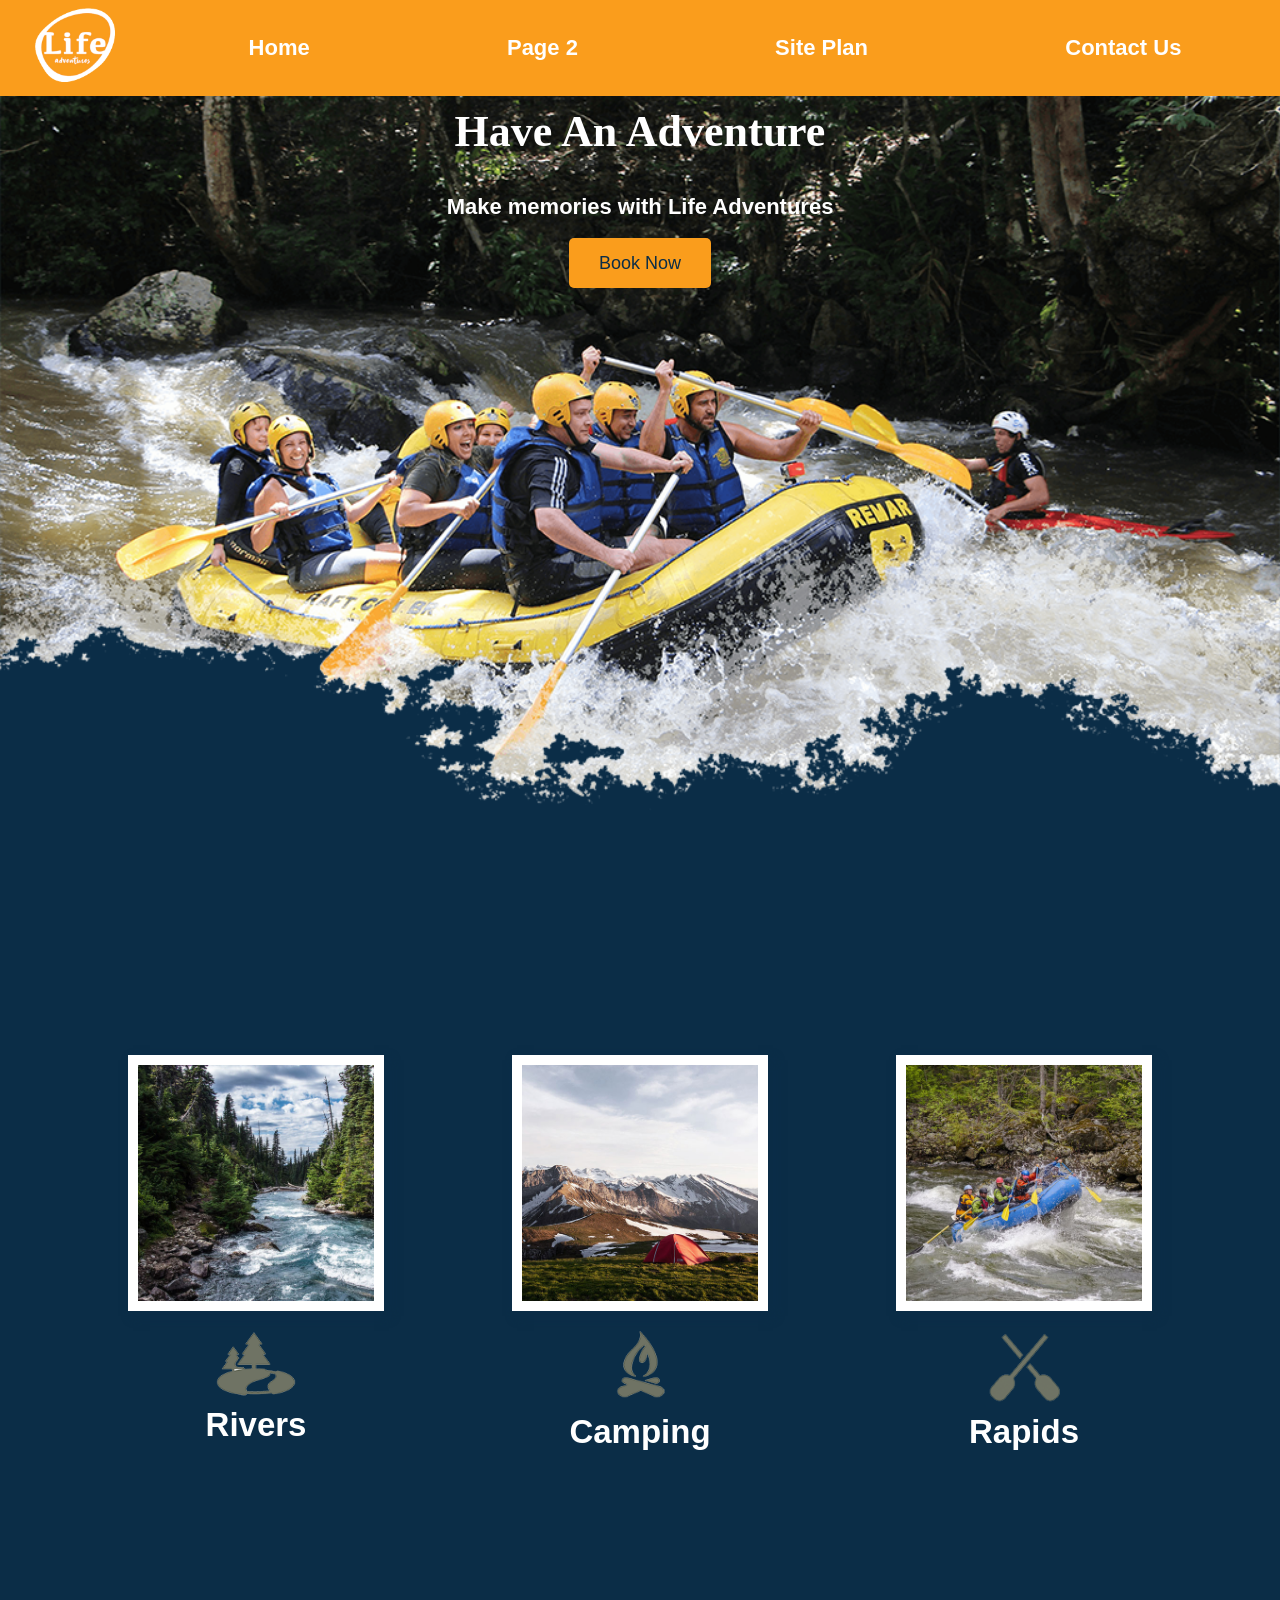
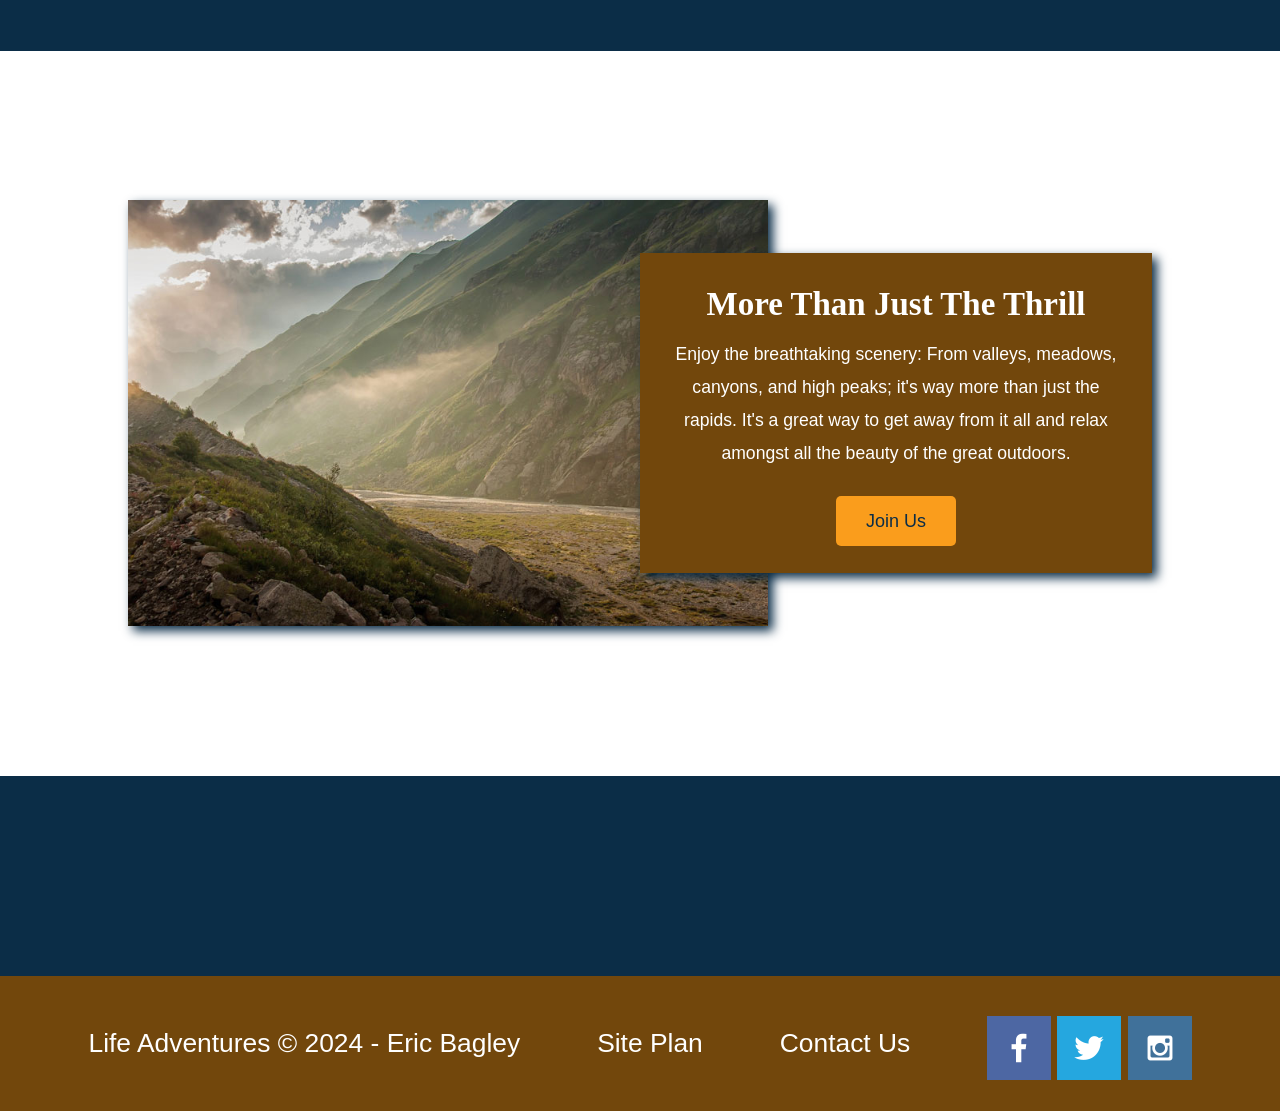
==== commit 2aaab934: "adjustments to 07" ====
--- a/wwr/index.html
+++ b/wwr/index.html
@@ -16,7 +16,7 @@
     <div id="content">
       <header>
         <a
-          class="logo_link"
+          id="logo_link"
           href="index.html"
         >
           <img
--- a/wwr/styles/style.css
+++ b/wwr/styles/style.css
@@ -1,3 +1,5 @@
+@import url("https://fonts.googleapis.com/css2?family=Kaushan+Script&family=Montserrat:ital,wght@0,100..900;1,100..900&display=swap");
+
 :root {
   /* change the values below to your colors from your palette */
   --primary-color: #0b2d47;
@@ -25,14 +27,32 @@
   max-width: 1600px;
   margin: 0 auto;
 }
-
-nav a {
-  text-align: center;
-}
+#hero {
+  display: grid;
+  grid-template-columns: 1fr 3fr 1fr;
+  margin-top: -100px;
+}
+
+#hero-box {
+  grid-column: 1/4;
+  grid-row: 1/3;
+  z-index: -1;
+}
+
 #hero-msg h1,
 #hero-msg h4 {
   text-align: center;
 }
+
+#hero-msg {
+  grid-column: 2/3;
+  grid-row: 1/2;
+  margin-top: 100px;
+}
+
+#hero-msg h4 {
+  color: white;
+}
 .button-box {
   text-align: center;
 }
@@ -50,13 +70,26 @@
 
 body {
   background-color: var(--primary-color);
+  font-family: var(--paragraph-font);
+  font-size: 22px;
+  margin: 0;
+  padding: 0;
 }
 header {
   background-color: var(--accent1-color);
+  display: grid;
+  grid-template-columns: 150px auto;
+}
+nav {
+  display: flex;
+  justify-content: space-around;
 }
 nav a {
   color: var(--secondary-color);
   text-decoration: none;
+  text-align: center;
+  padding: 35px;
+  font-weight: bolder;
 }
 nav a:hover {
   background-color: var(--accent2-color);
@@ -66,22 +99,34 @@
 .book,
 .join {
   background-color: var(--accent1-color);
-  color: var(--secondary-color);
+  color: var(--primary-color);
   text-decoration: none;
+  font-size: 18px;
+  padding: 15px 30px;
+  margin-top: 50px;
+  border-radius: 5px;
 }
 .book:hover,
 .join:hover {
-  background-color: var(--primary-color);
+  background-color: var(--accent1-color);
+  box-shadow: 1px 0px 5px var(--secondary-color);
 }
 #background {
   background-color: var(--secondary-color);
 }
 .msg {
   background-color: var(--accent2-color);
+  line-height: 1.5em;
+  padding: 35px;
 }
 footer {
   color: var(--secondary-color);
   background-color: var(--accent2-color);
+  padding: 25px 50px;
+  margin-top: 200px;
+  display: flex;
+  justify-content: space-around;
+  align-items: center;
 }
 footer p {
   font-size: 1.2em;
@@ -99,6 +144,9 @@
 
 .home-title {
   color: var(--secondary-color);
+  font-family: var(--heading-font);
+  font-size: 2em;
+  margin-top: 10px;
 }
 
 h4 {
@@ -107,15 +155,141 @@
 
 .msg h2 {
   color: var(--secondary-color);
+  font-family: var(--heading-font);
 }
 .msg p {
   color: var(--secondary-color);
+  font-size: 0.8em;
+  padding-bottom: 15px;
 }
 
 .icon {
   width: 80px;
+  padding-top: 10px;
 }
 
 .logo {
   width: 80px;
 }
+
+h2 {
+  color: var(--secondary-color);
+  margin: 0;
+}
+
+#logo_link {
+  padding-top: 5px;
+  justify-self: center;
+  align-self: center;
+}
+
+footer .social img {
+  padding-top: 15px;
+}
+
+.rivers-card,
+.camping-card,
+.rapids-card {
+  margin: 200px 0;
+}
+
+.card-img {
+  border: 10px solid var(--secondary-color);
+  width: 100%;
+  transition: transform 0.5s;
+  box-shadow: 5px 5px 10px var(--primary-color);
+}
+.card-img:hover {
+  opacity: 0.6;
+  transform: scale(1.1);
+}
+
+main section img {
+  box-sizing: border-box;
+}
+
+.rivers-card {
+  grid-column: 2/4;
+  grid-row: 2/3;
+}
+
+.camping-card {
+  grid-column: 5/7;
+  grid-row: 2/3;
+}
+
+.rapids-card {
+  grid-column: 8/10;
+  grid-row: 2/3;
+}
+
+#background {
+  grid-column: 1/11;
+  grid-row: 4/9;
+}
+.mountains {
+  width: 100%;
+  grid-column: 2/7;
+  grid-row: 5/8;
+  box-shadow: 5px 5px 10px var(--primary-color);
+}
+.msg {
+  padding: 35px;
+  grid-column: 6/10;
+  grid-row: 6/7;
+  box-shadow: 5px 5px 10px var(--primary-color);
+}
+
+.home-grid {
+  display: grid;
+  grid-template-columns: repeat(10, 1fr);
+}
+
+@media screen and (max-width: 900px) {
+  #hero,
+  .home-grid {
+    display: block;
+    height: auto;
+  }
+  nav,
+  footer {
+    flex-direction: column;
+  }
+  nav a {
+    display: block;
+    padding: 15px;
+  }
+  #hero {
+    margin-top: 0;
+  }
+  #hero-msg {
+    margin-top: 0;
+  }
+  #hero-msg h4 {
+    display: none;
+  }
+  #hero-msg h1 {
+    color: #6f7364;
+  }
+  .home-title {
+    font-size: 25px;
+  }
+  .rivers-card,
+  .camping-card,
+  .rapids-card {
+    margin: 50px auto;
+    width: 60%;
+  }
+  #background {
+    display: none;
+  }
+  .mountains,
+  .msg {
+    width: 80%;
+    display: block;
+    margin: 0 auto;
+  }
+  footer {
+    margin-top: 25px;
+  }
+}
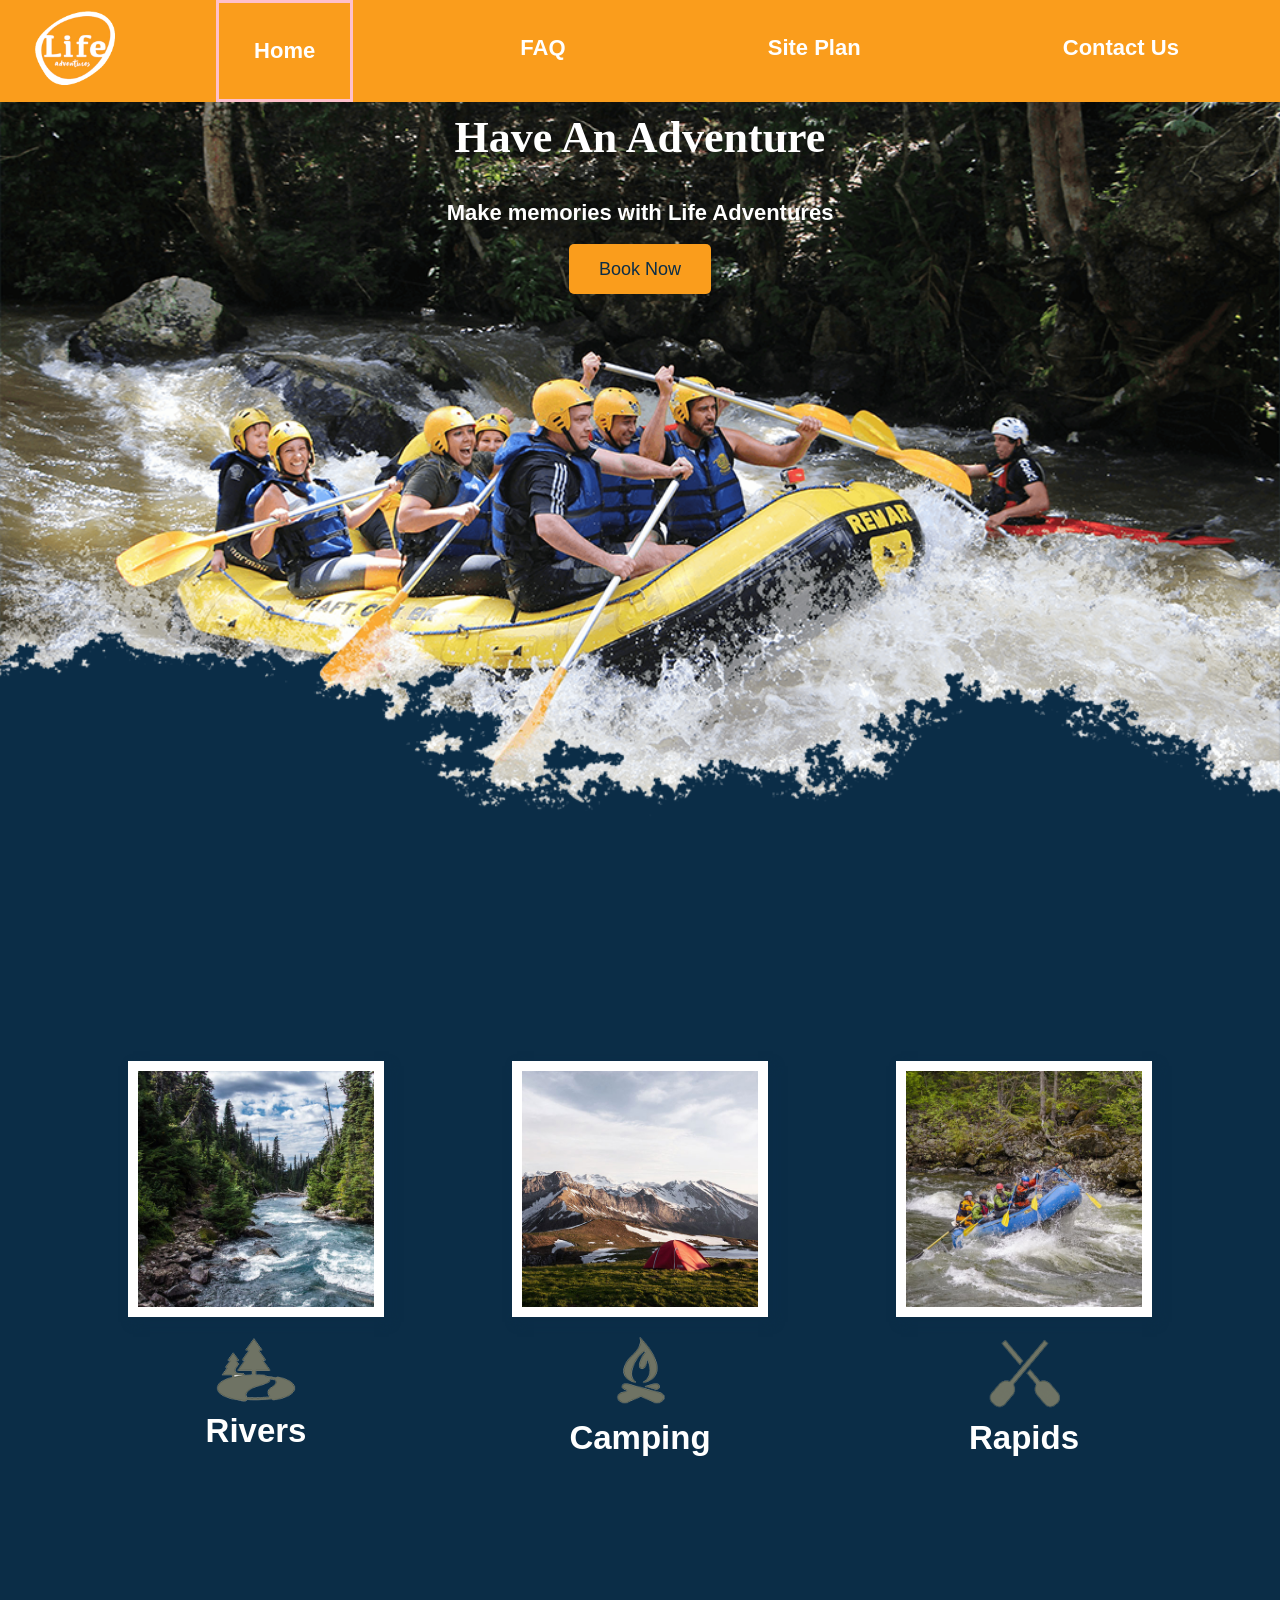
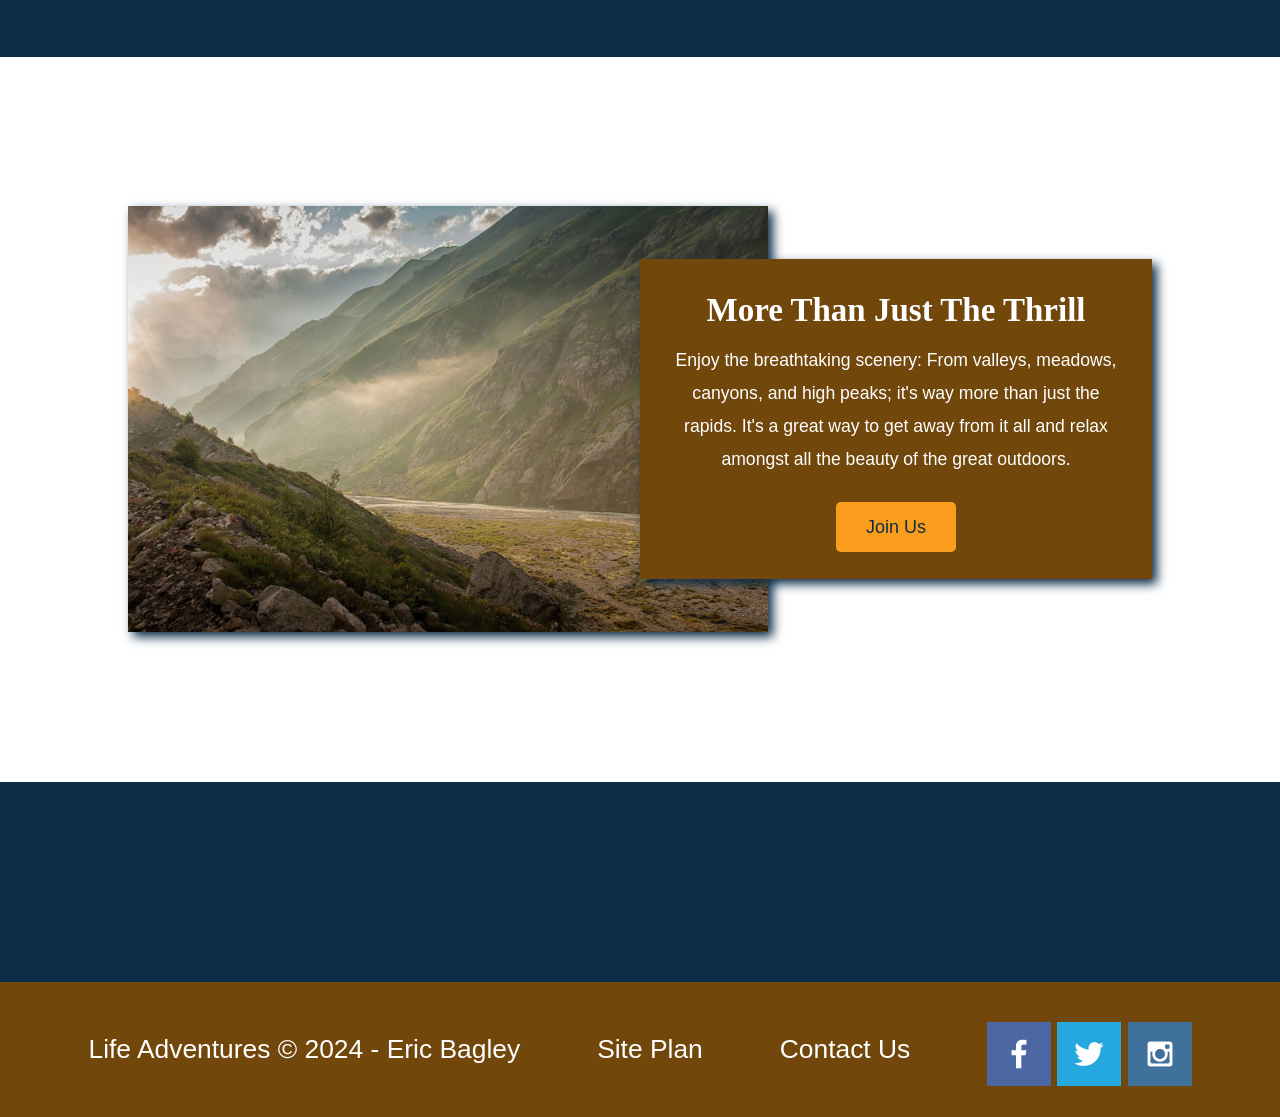
==== commit 4f468161: "Start on the contact page" ====
--- a/wwr/index.html
+++ b/wwr/index.html
@@ -26,10 +26,14 @@
           />
         </a>
         <nav>
-          <a href="index.html">Home</a>
-          <a href="#">Page 2</a>
+          <a
+            id="active"
+            href="index.html"
+            >Home</a
+          >
+          <a href="faq.html">FAQ</a>
           <a href="site-plan-rafting.html">Site Plan</a>
-          <a href="contactus.html">Contact Us</a>
+          <a href="contact.html">Contact Us</a>
         </nav>
       </header>
       <div id="hero">
--- a/wwr/styles/style.css
+++ b/wwr/styles/style.css
@@ -293,3 +293,17 @@
     margin-top: 25px;
   }
 }
+
+#active {
+  border: 3px solid pink;
+}
+
+/* start Styles specific to Contact Page */
+.contact-grid {
+}
+
+.contact-grid img.card-img {
+  width: 100px;
+}
+
+/* end Styles specific to Contact Page */
